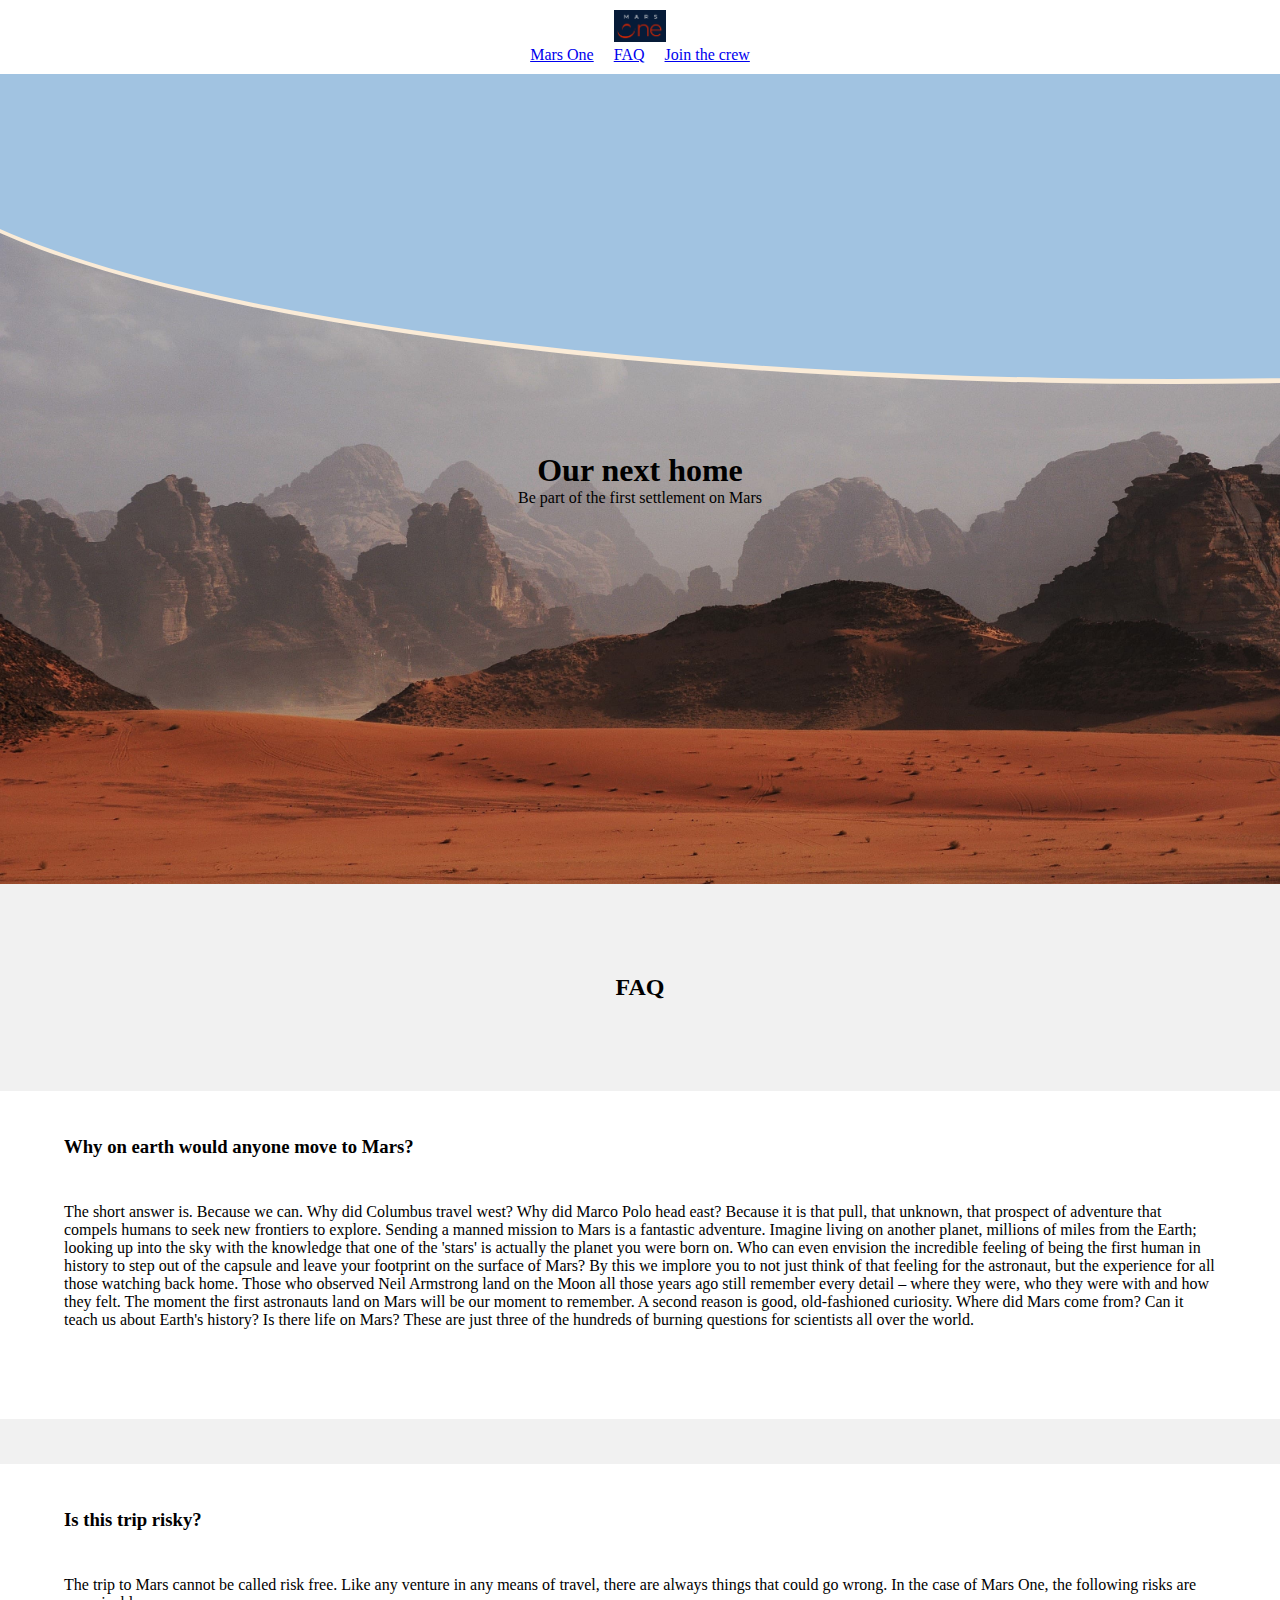
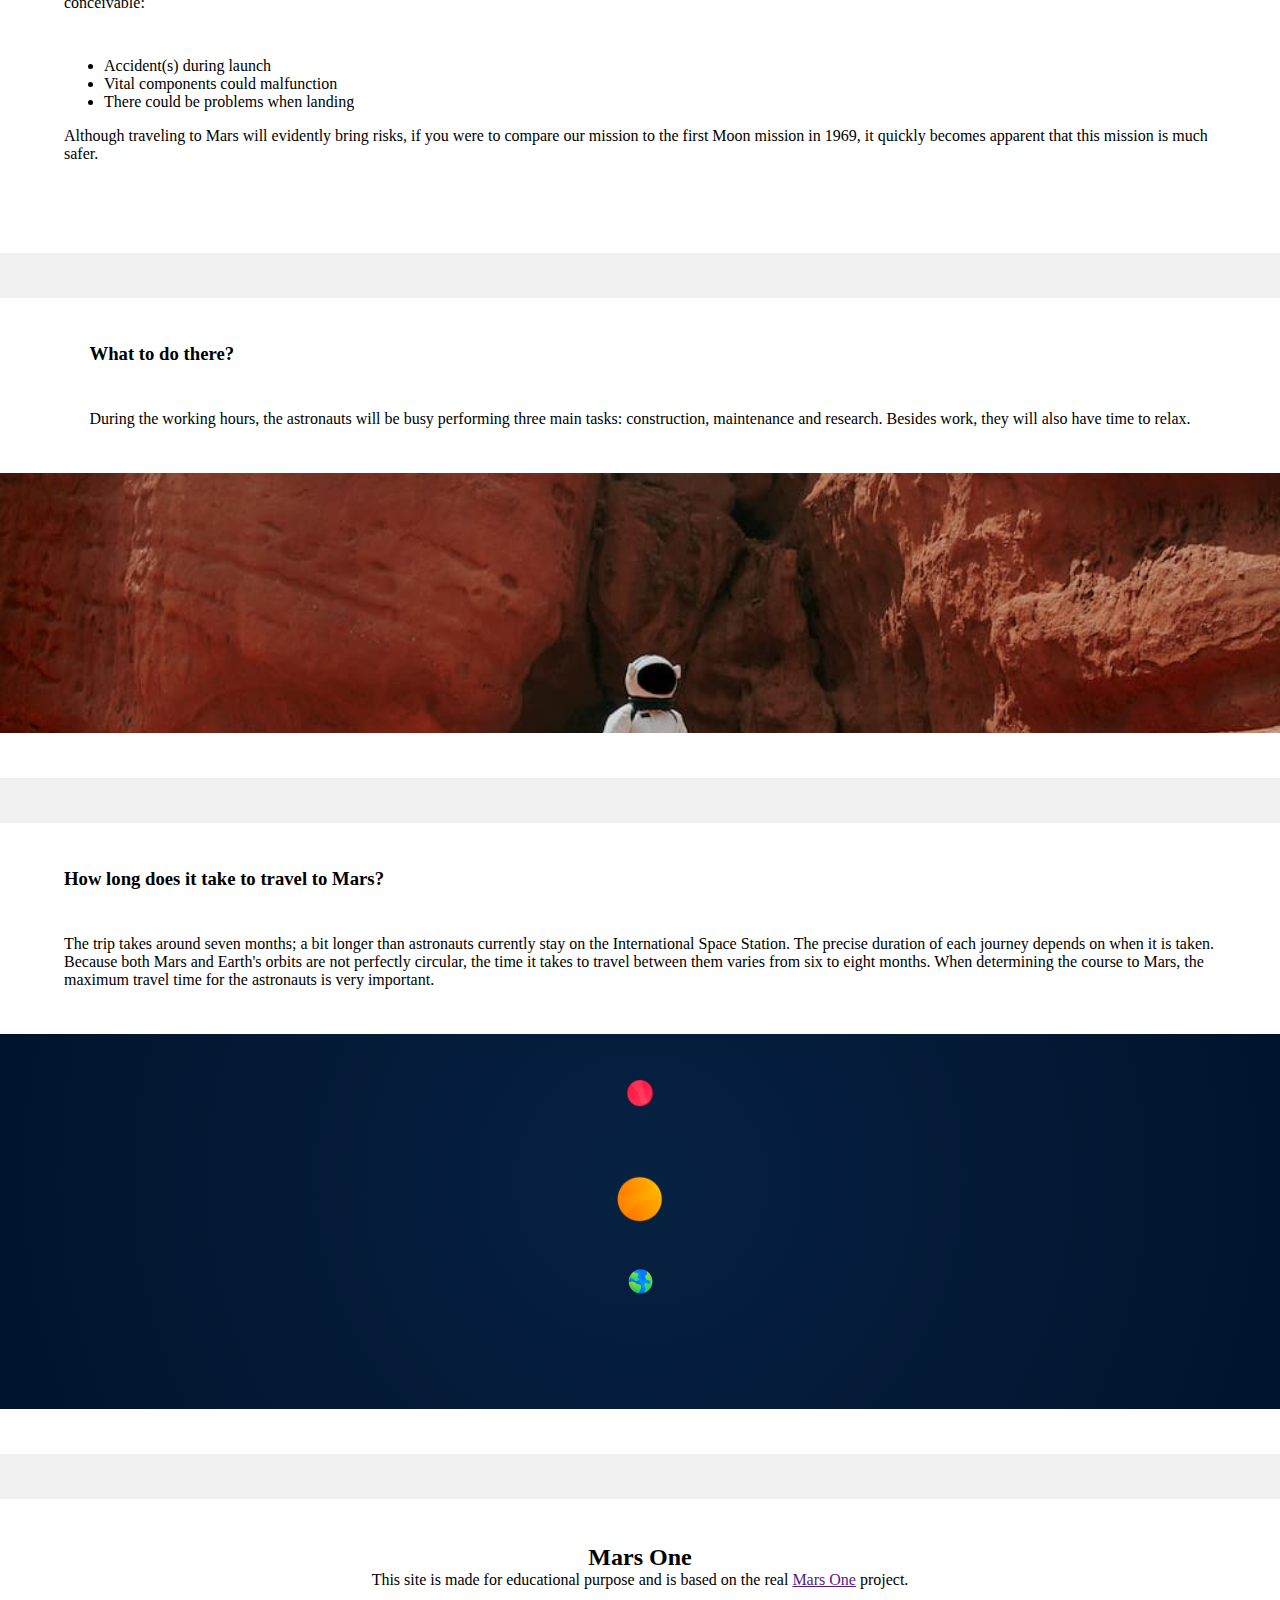
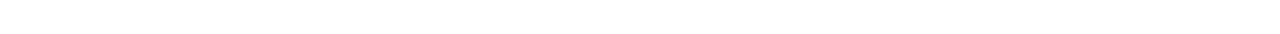
==== faq.html @ 1abef3f2 "first commit. added html, sass and css files. mobile-first-layout on index and faq" ====
<!DOCTYPE html>
<html lang="en">
  <head>
    <meta charset="UTF-8" />
    <meta name="viewport" content="width=device-width, initial-scale=1.0" />
    <meta http-equiv="X-UA-Compatible" content="ie=edge" />
    <link rel="stylesheet" href="./styles/style.css" />
    <title>Mars One</title>
  </head>
  <body>
    <header class="top-header">
      <div class="top-header__container">
        <div class="top-header__logo">
          <a href="./index.html">
            <img src="./assets/img/logo.png" alt="Mars one logotype" />
          </a>
        </div>
        <nav class="top-header__nav">
          <ul class="nav-list">
            <li class="nav-list__item">
              <a href="./index.html">Mars One</a>
            </li>
            <li class="nav-list__item">
              <a href="./faq.html">FAQ</a>
            </li>
            <li class="nav-list__item">
              <a href="./join.html">Join the crew</a>
            </li>
          </ul>
        </nav>
      </div>
    </header>

    <main class="main">
      <header class="hero">
        <div class="hero__container">
          <h1>Our next home</h1>
          <p>Be part of the first settlement on Mars</p>
        </div>
      </header>
      <section class="faq-section">
        <h2>FAQ</h2>
        <div class="faq-section__container">
          <article class="faq-section__why-move">
            <div class="article-text">
              <h3>Why on earth would anyone move to Mars?</h3>
              <p>
                The short answer is. Because we can. Why did Columbus travel
                west? Why did Marco Polo head east? Because it is that pull,
                that unknown, that prospect of adventure that compels humans to
                seek new frontiers to explore. Sending a manned mission to Mars
                is a fantastic adventure. Imagine living on another planet,
                millions of miles from the Earth; looking up into the sky with
                the knowledge that one of the 'stars' is actually the planet you
                were born on. Who can even envision the incredible feeling of
                being the first human in history to step out of the capsule and
                leave your footprint on the surface of Mars? By this we implore
                you to not just think of that feeling for the astronaut, but the
                experience for all those watching back home. Those who observed
                Neil Armstrong land on the Moon all those years ago still
                remember every detail – where they were, who they were with and
                how they felt. The moment the first astronauts land on Mars will
                be our moment to remember. A second reason is good,
                old-fashioned curiosity. Where did Mars come from? Can it teach
                us about Earth's history? Is there life on Mars? These are just
                three of the hundreds of burning questions for scientists all
                over the world.
              </p>
            </div>
          </article>
          <article class="faq-section__risks">
            <div class="article-text">
              <h3>Is this trip risky?</h3>
              <p>
                The trip to Mars cannot be called risk free. Like any venture in
                any means of travel, there are always things that could go
                wrong. In the case of Mars One, the following risks are
                conceivable:
              </p>
              <ul>
                <li>Accident(s) during launch</li>
                <li>Vital components could malfunction</li>
                <li>There could be problems when landing</li>
              </ul>
              <p>
                Although traveling to Mars will evidently bring risks, if you
                were to compare our mission to the first Moon mission in 1969,
                it quickly becomes apparent that this mission is much safer.
              </p>
            </div>
          </article>
          <article class="faq-section__what-to-do">
            <div class="article-text">
              <h3>What to do there?</h3>
              <p>
                During the working hours, the astronauts will be busy performing
                three main tasks: construction, maintenance and research.
                Besides work, they will also have time to relax.
              </p>
            </div>
            <div class="image-wrapper">
              <img
                class="image-wrapper__img"
                src="./assets/img/page-2/nicolas-lobos-NR_tXTuyTak-unsplash-copy-4.jpg"
                alt="This is a picture of an astronaut"
              />
            </div>
          </article>
          <article class="faq-section__travel-time">
            <div class="article-text">
              <h3>How long does it take to travel to Mars?</h3>
              <p>
                The trip takes around seven months; a bit longer than astronauts
                currently stay on the International Space Station. The precise
                duration of each journey depends on when it is taken. Because
                both Mars and Earth's orbits are not perfectly circular, the
                time it takes to travel between them varies from six to eight
                months. When determining the course to Mars, the maximum travel
                time for the astronauts is very important.
              </p>
            </div>
            <div class="planet-images">
              <img
                class="planet-images__mars"
                src="./assets/img/page-2/planets/mars.png"
                alt="This is a picture of Mars"
              />
              <img
                class="planet-images__sun"
                src="./assets/img/page-2/planets/sun.png"
                alt="This is a picture of the sun"
              />
              <img
                class="planet-images__earth"
                src="./assets/img/page-2/planets/earth.png"
                alt="This is a picture of Earth"
              />
            </div>
          </article>
        </div>
      </section>
    </main>

    <footer class="footer">
      <div class="footer__container">
        <h2>
          Mars One
        </h2>
        <p>
          This site is made for educational purpose and is based on the real
          <a href="">Mars One</a> project.
        </p>
      </div>
    </footer>
  </body>
</html>
---- styles/style.css ----
* {
  -webkit-box-sizing: content-box;
          box-sizing: content-box;
}

body {
  margin: 0;
  padding: 0;
}

h1,
h2,
h3,
h4,
p {
  margin: 0;
  padding: 0;
}

.top-header {
  padding: 10px 0;
}

.top-header__container {
  display: -webkit-box;
  display: -ms-flexbox;
  display: flex;
  -webkit-box-orient: vertical;
  -webkit-box-direction: normal;
      -ms-flex-direction: column;
          flex-direction: column;
  -webkit-box-align: center;
      -ms-flex-align: center;
          align-items: center;
}

.top-header__container .nav-list {
  display: -webkit-box;
  display: -ms-flexbox;
  display: flex;
  list-style: none;
  margin: 0;
  padding: 0;
}

.top-header__container .nav-list__item {
  padding: 0 10px;
}

.top-header img {
  max-block-size: 2rem;
  max-inline-size: 4rem;
}

.main {
  overflow: hidden;
}

.main .image-wrapper {
  position: relative;
  height: 100%;
  width: 100%;
}

.main .image-wrapper__img {
  display: block;
  -o-object-fit: cover;
     object-fit: cover;
  -o-object-position: center center;
     object-position: center center;
  position: absolute;
  height: 100%;
  width: 100%;
  max-height: 100%;
  max-width: 100%;
}

.main .image-wrapper__img--object-fit-contain {
  -o-object-fit: contain;
     object-fit: contain;
  -o-object-position: unset;
     object-position: unset;
}

.main .article-text {
  max-inline-size: 90vw;
  -ms-grid-column-align: center;
      justify-self: center;
}

.main .article-text em {
  font-style: unset;
  font-weight: bolder;
}

.hero {
  block-size: 90vh;
  background-image: url(../assets/img/page-1/hero-1.jpg);
  background-size: cover;
  background-position: center center;
  display: -webkit-box;
  display: -ms-flexbox;
  display: flex;
  -webkit-box-pack: center;
      -ms-flex-pack: center;
          justify-content: center;
  position: relative;
}

.hero__container {
  position: relative;
  display: -webkit-box;
  display: -ms-flexbox;
  display: flex;
  -webkit-box-orient: vertical;
  -webkit-box-direction: normal;
      -ms-flex-direction: column;
          flex-direction: column;
  -webkit-box-pack: center;
      -ms-flex-pack: center;
          justify-content: center;
  -webkit-box-align: center;
      -ms-flex-align: center;
          align-items: center;
}

.hero:before {
  content: " ";
  background: #a1c3e1;
  border: 5px solid antiquewhite;
  border-radius: 100%;
  position: absolute;
  top: -200px;
  left: -112px;
  width: 200vw;
  height: 500px;
  max-height: 509px;
}

.footer {
  padding: 5vh 0 5vh 0;
}

.footer__container {
  text-align: center;
  margin: auto;
  max-width: 90vw;
}

.brand-new-sky {
  padding-top: 10vh;
}

.brand-new-sky__article {
  display: -ms-grid;
  display: grid;
  grid-auto-flow: row;
  -ms-grid-rows: auto minmax(360px, 2fr) auto;
      grid-template-rows: auto minmax(360px, 2fr) auto;
}

.brand-new-sky__article h2,
.brand-new-sky__article p {
  margin-bottom: 5vh;
}

.info-articles {
  background: #f1f1f1;
  padding: 5vh 0;
}

.info-articles__container {
  display: -ms-grid;
  display: grid;
  -ms-grid-rows: (1fr)[3];
      grid-template-rows: repeat(3, 1fr);
  grid-gap: 5vh;
}

.info-articles__why-mars {
  display: -ms-grid;
  display: grid;
  grid-auto-flow: row;
  -ms-grid-rows: auto minmax(360px, 2fr) auto;
      grid-template-rows: auto minmax(360px, 2fr) auto;
  padding: 5vh 0;
  background: white;
}

.info-articles__move-in {
  display: -ms-grid;
  display: grid;
  grid-auto-flow: row;
  -ms-grid-rows: auto minmax(360px, 2fr) auto;
      grid-template-rows: auto minmax(360px, 2fr) auto;
  padding: 5vh 0;
  background: white;
}

.info-articles__sustainable-sun {
  display: -ms-grid;
  display: grid;
  grid-auto-flow: row;
  -ms-grid-rows: auto minmax(360px, 2fr) auto;
      grid-template-rows: auto minmax(360px, 2fr) auto;
  padding: 5vh 0;
  background: white;
}

.info-articles h2 {
  text-align: center;
  padding: 5vh 0 10vh 0;
}

.info-articles h3,
.info-articles p {
  margin-bottom: 5vh;
}

.info-articles .read-more-btn {
  place-self: center;
  margin-top: 5vh;
}

.faq-section {
  background: #f1f1f1;
  padding: 5vh 0;
}

.faq-section__container {
  display: -ms-grid;
  display: grid;
  -ms-grid-rows: auto;
      grid-template-rows: auto;
  grid-gap: 5vh;
}

.faq-section__why-move {
  display: -ms-grid;
  display: grid;
  padding: 5vh 0;
  background: white;
}

.faq-section__risks {
  display: -ms-grid;
  display: grid;
  padding: 5vh 0;
  background: white;
}

.faq-section__what-to-do {
  padding: 5vh 0;
  background: white;
  display: -ms-grid;
  display: grid;
  -ms-grid-rows: 1fr 2fr;
      grid-template-rows: 1fr 2fr;
}

.faq-section__travel-time {
  display: -ms-grid;
  display: grid;
  padding: 5vh 0;
  background: white;
  -ms-grid-rows: auto minmax(375px, 1fr);
      grid-template-rows: auto minmax(375px, 1fr);
}

.faq-section__travel-time .planet-images {
  background-image: radial-gradient(circle at 50% 39%, #072142, #00132c 101%);
  display: -ms-grid;
  display: grid;
  -webkit-box-pack: center;
      -ms-flex-pack: center;
          justify-content: center;
  -ms-grid-rows: (1fr)[3];
      grid-template-rows: repeat(3, 1fr);
  padding: 5vh 0;
  min-inline-size: 375px;
  -ms-grid-columns: 1fr;
      grid-template-columns: 1fr;
}

.faq-section__travel-time .planet-images__mars {
  max-inline-size: 30px;
  max-block-size: 30px;
  display: block;
  -ms-grid-column-align: center;
      justify-self: center;
}

.faq-section__travel-time .planet-images__sun {
  max-inline-size: 50px;
  max-block-size: 50px;
  -ms-grid-column-align: center;
      justify-self: center;
}

.faq-section__travel-time .planet-images__earth {
  max-inline-size: 25px;
  max-block-size: 25px;
  -ms-grid-column-align: center;
      justify-self: center;
}

.faq-section h2 {
  text-align: center;
  padding: 5vh 0 10vh 0;
}

.faq-section h3,
.faq-section p {
  margin-bottom: 5vh;
}

.faq-section .read-more-btn {
  place-self: center;
  margin-top: 5vh;
}
/*# sourceMappingURL=style.css.map */
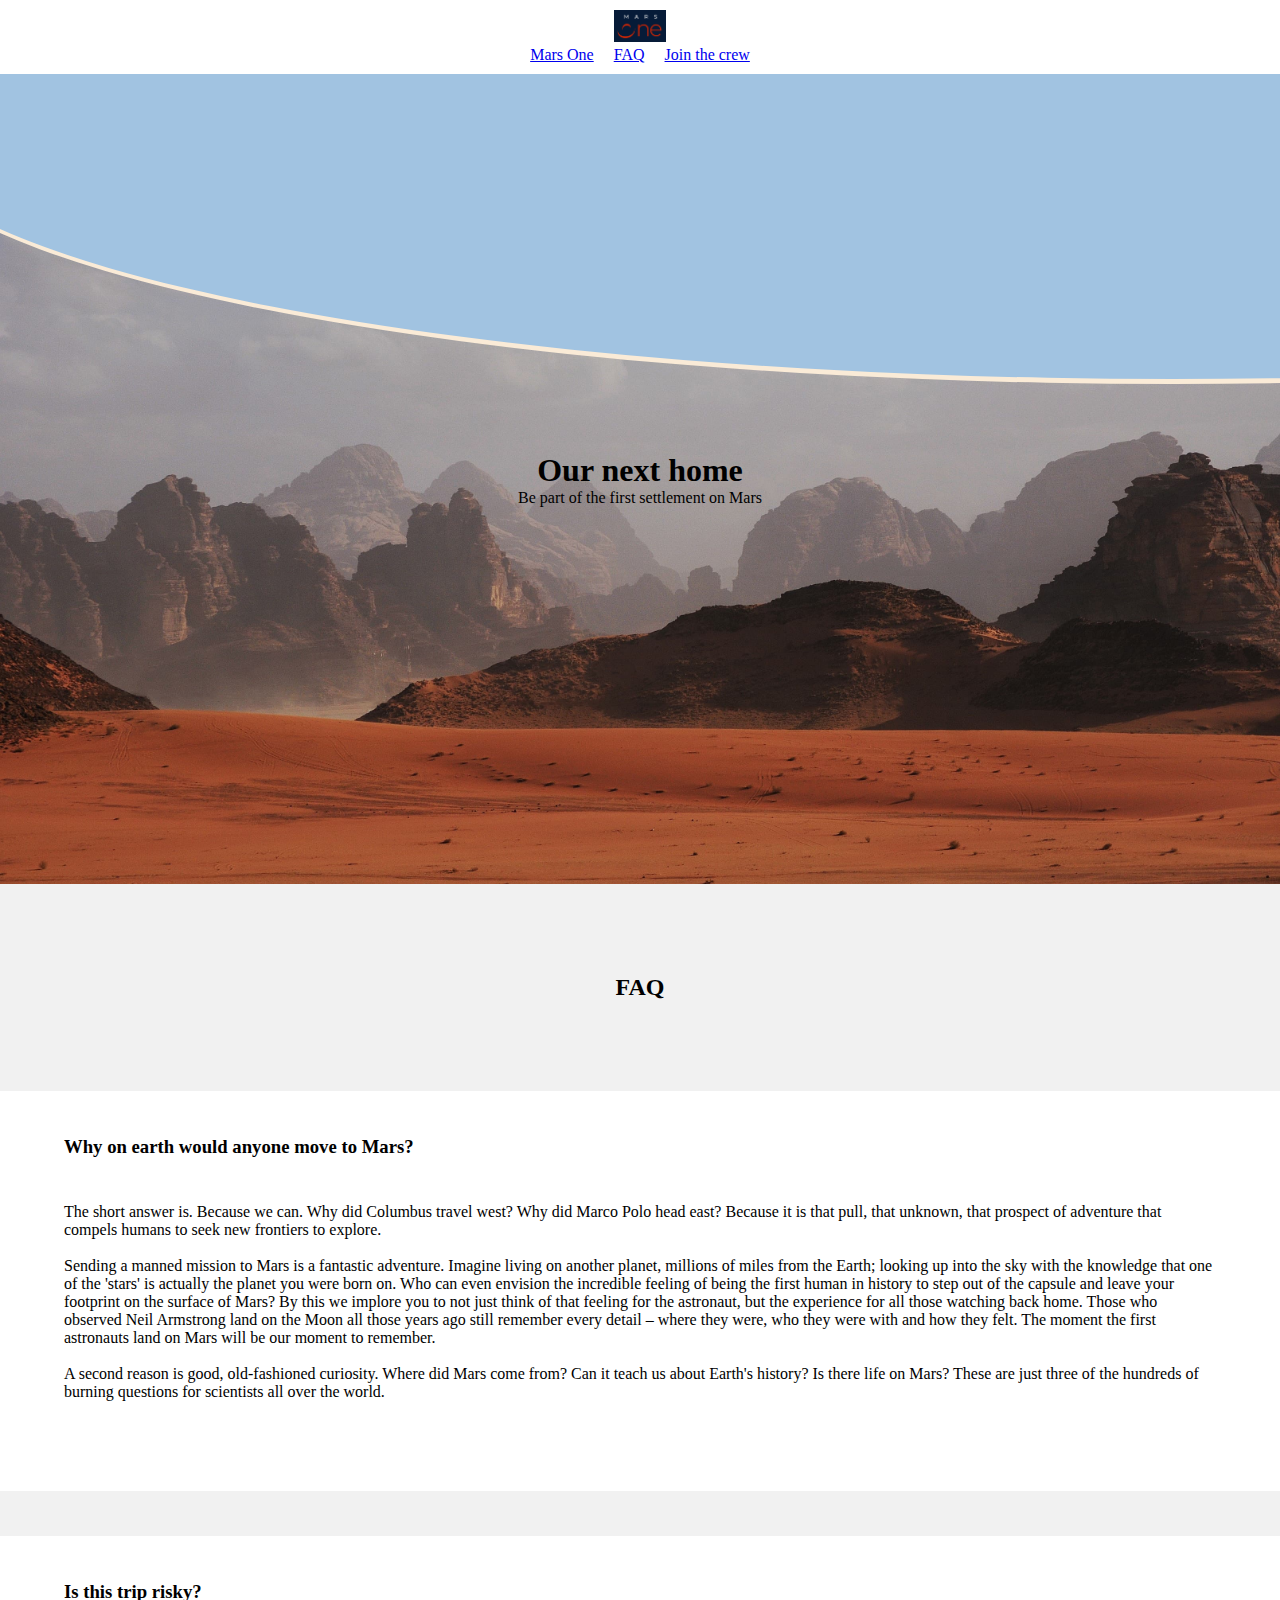
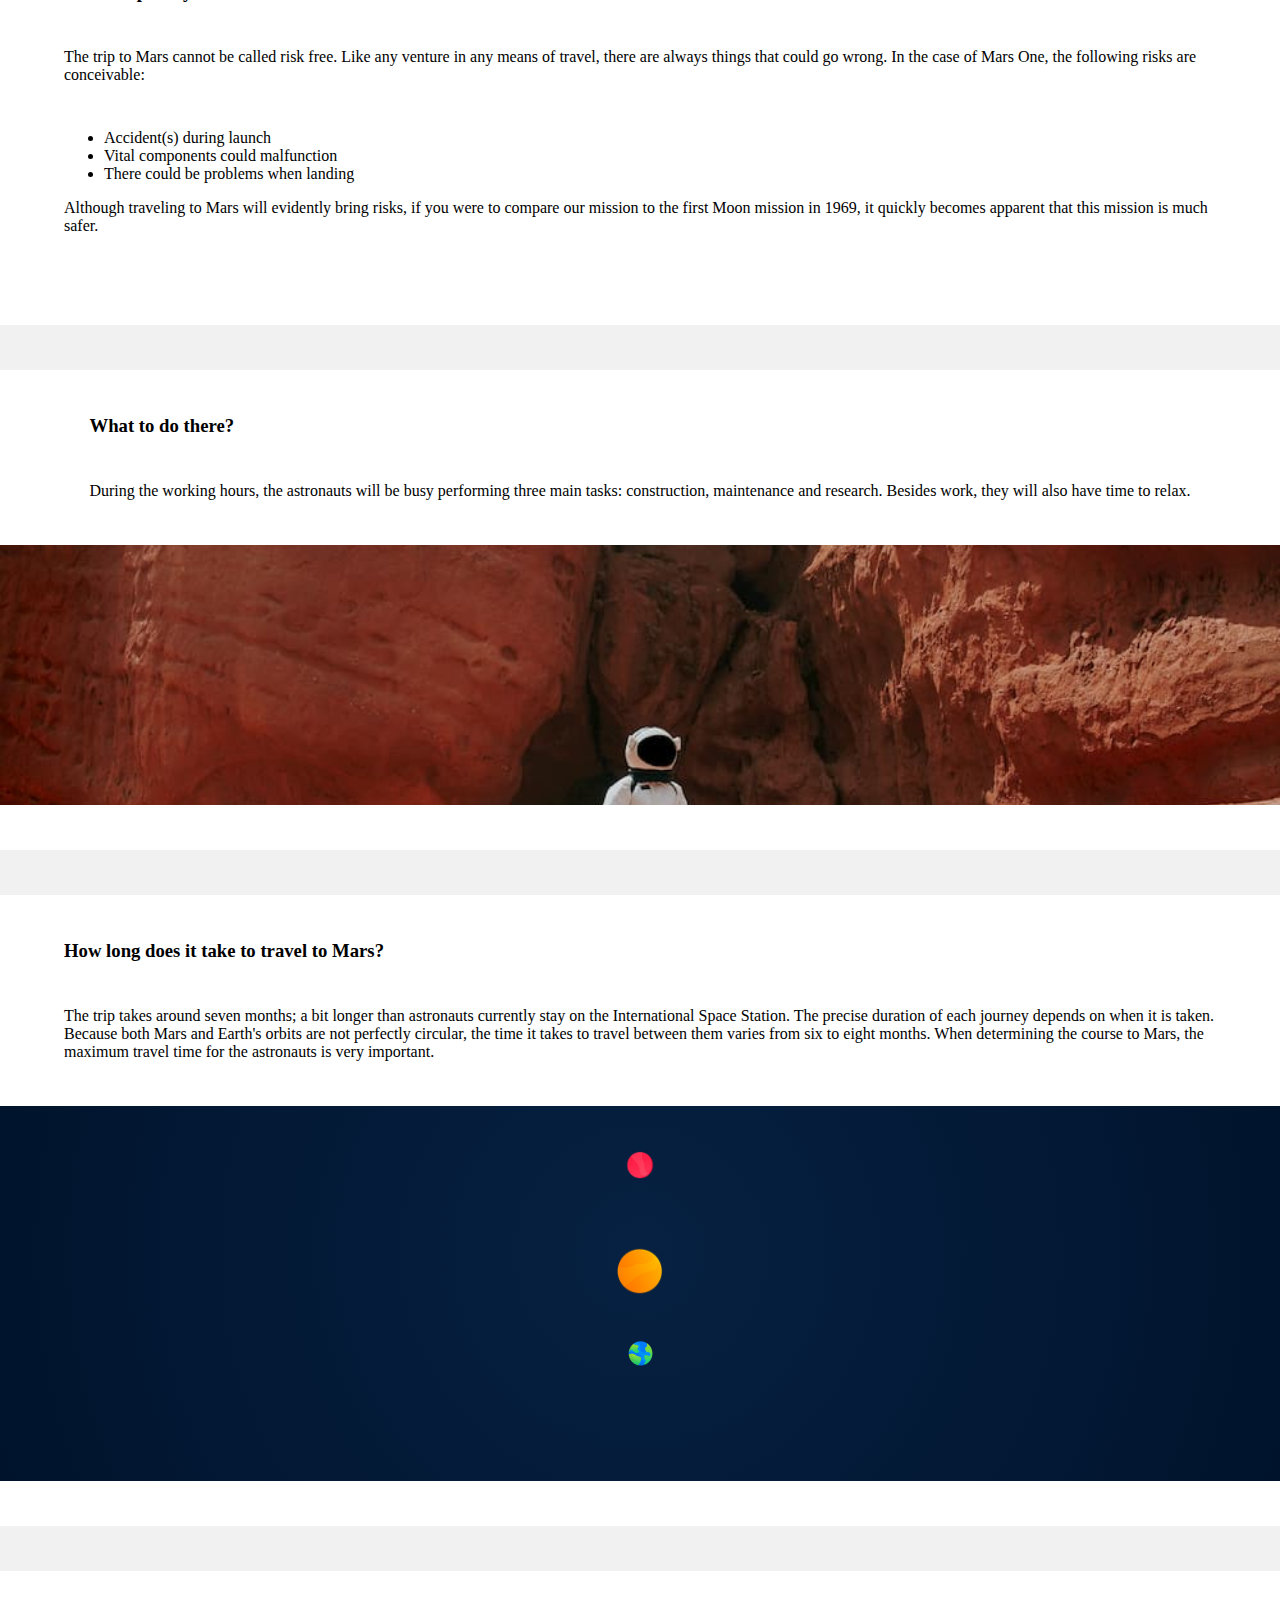
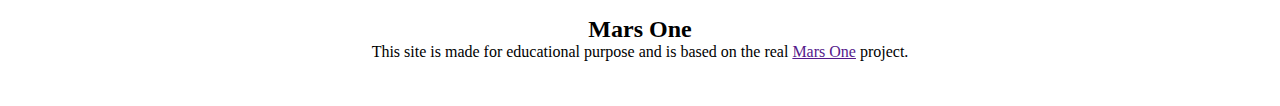
==== commit 52653bc4: "added join-us folder and scss files, made sign-up responsive, separated planet-images to own scss fi" ====
--- a/faq.html
+++ b/faq.html
@@ -48,23 +48,24 @@
                 The short answer is. Because we can. Why did Columbus travel
                 west? Why did Marco Polo head east? Because it is that pull,
                 that unknown, that prospect of adventure that compels humans to
-                seek new frontiers to explore. Sending a manned mission to Mars
-                is a fantastic adventure. Imagine living on another planet,
-                millions of miles from the Earth; looking up into the sky with
-                the knowledge that one of the 'stars' is actually the planet you
-                were born on. Who can even envision the incredible feeling of
-                being the first human in history to step out of the capsule and
-                leave your footprint on the surface of Mars? By this we implore
-                you to not just think of that feeling for the astronaut, but the
-                experience for all those watching back home. Those who observed
-                Neil Armstrong land on the Moon all those years ago still
-                remember every detail – where they were, who they were with and
-                how they felt. The moment the first astronauts land on Mars will
-                be our moment to remember. A second reason is good,
-                old-fashioned curiosity. Where did Mars come from? Can it teach
-                us about Earth's history? Is there life on Mars? These are just
-                three of the hundreds of burning questions for scientists all
-                over the world.
+                seek new frontiers to explore. <br /><br />
+                Sending a manned mission to Mars is a fantastic adventure.
+                Imagine living on another planet, millions of miles from the
+                Earth; looking up into the sky with the knowledge that one of
+                the 'stars' is actually the planet you were born on. Who can
+                even envision the incredible feeling of being the first human in
+                history to step out of the capsule and leave your footprint on
+                the surface of Mars? By this we implore you to not just think of
+                that feeling for the astronaut, but the experience for all those
+                watching back home. Those who observed Neil Armstrong land on
+                the Moon all those years ago still remember every detail – where
+                they were, who they were with and how they felt. The moment the
+                first astronauts land on Mars will be our moment to remember.
+                <br /><br />
+                A second reason is good, old-fashioned curiosity. Where did Mars
+                come from? Can it teach us about Earth's history? Is there life
+                on Mars? These are just three of the hundreds of burning
+                questions for scientists all over the world.
               </p>
             </div>
           </article>
--- a/styles/style.css
+++ b/styles/style.css
@@ -267,7 +267,22 @@
       grid-template-rows: auto minmax(375px, 1fr);
 }
 
-.faq-section__travel-time .planet-images {
+.faq-section h2 {
+  text-align: center;
+  padding: 5vh 0 10vh 0;
+}
+
+.faq-section h3,
+.faq-section p {
+  margin-bottom: 5vh;
+}
+
+.faq-section .read-more-btn {
+  place-self: center;
+  margin-top: 5vh;
+}
+
+.planet-images {
   background-image: radial-gradient(circle at 50% 39%, #072142, #00132c 101%);
   display: -ms-grid;
   display: grid;
@@ -282,7 +297,7 @@
       grid-template-columns: 1fr;
 }
 
-.faq-section__travel-time .planet-images__mars {
+.planet-images__mars {
   max-inline-size: 30px;
   max-block-size: 30px;
   display: block;
@@ -290,32 +305,145 @@
       justify-self: center;
 }
 
-.faq-section__travel-time .planet-images__sun {
+.planet-images__sun {
   max-inline-size: 50px;
   max-block-size: 50px;
   -ms-grid-column-align: center;
       justify-self: center;
 }
 
-.faq-section__travel-time .planet-images__earth {
+.planet-images__earth {
   max-inline-size: 25px;
   max-block-size: 25px;
   -ms-grid-column-align: center;
       justify-self: center;
 }
 
-.faq-section h2 {
+.join-us-section {
+  background: #f1f1f1;
+  padding-bottom: 5vh;
+}
+
+.join-us-section .heading-container {
+  max-inline-size: 90vw;
+  margin: auto;
   text-align: center;
-  padding: 5vh 0 10vh 0;
-}
-
-.faq-section h3,
-.faq-section p {
-  margin-bottom: 5vh;
-}
-
-.faq-section .read-more-btn {
-  place-self: center;
-  margin-top: 5vh;
+  padding: 10vh 0;
+}
+
+.sign-up {
+  background: white;
+  max-inline-size: 1200px;
+  margin: auto;
+  padding: 20px 5px;
+}
+
+@media (min-width: 400px) {
+  .sign-up {
+    padding: 20px;
+  }
+}
+
+.sign-up__form {
+  display: -webkit-box;
+  display: -ms-flexbox;
+  display: flex;
+  -webkit-box-orient: vertical;
+  -webkit-box-direction: normal;
+      -ms-flex-direction: column;
+          flex-direction: column;
+}
+
+.sign-up__form .inputs__grid {
+  display: -ms-grid;
+  display: grid;
+  -ms-grid-columns: (minmax(150px, 1fr))[auto-fill];
+      grid-template-columns: repeat(auto-fill, minmax(150px, 1fr));
+  row-gap: 20px;
+  -webkit-column-gap: 20px;
+          column-gap: 20px;
+  -webkit-box-pack: center;
+      -ms-flex-pack: center;
+          justify-content: center;
+}
+
+@media (min-width: 690px) {
+  .sign-up__form .inputs__grid {
+    -ms-grid-columns: (1fr)[3];
+        grid-template-columns: repeat(3, 1fr);
+    -ms-grid-rows: 1fr 1fr;
+        grid-template-rows: 1fr 1fr;
+    -webkit-box-pack: unset;
+        -ms-flex-pack: unset;
+            justify-content: unset;
+    -webkit-column-gap: 40px;
+            column-gap: 40px;
+  }
+}
+
+@media (min-width: 770px) {
+  .sign-up__form .inputs__grid {
+    -ms-grid-columns: 1fr 1fr 205px;
+        grid-template-columns: 1fr 1fr 205px;
+  }
+}
+
+@media (min-width: 1180px) {
+  .sign-up__form .inputs__grid {
+    -ms-grid-columns: 2fr 2fr 1fr;
+        grid-template-columns: 2fr 2fr 1fr;
+  }
+}
+
+.sign-up__form .inputs__grid__item {
+  display: -webkit-box;
+  display: -ms-flexbox;
+  display: flex;
+  -webkit-box-orient: vertical;
+  -webkit-box-direction: normal;
+      -ms-flex-direction: column;
+          flex-direction: column;
+}
+
+@media (min-width: 690px) {
+  .sign-up__form .inputs__grid__item .input__size {
+    min-inline-size: 205px;
+    max-inline-size: 400px;
+  }
+}
+
+@media (min-width: 690px) {
+  .sign-up__form .inputs__grid__item .input__size--smaller {
+    max-inline-size: 225px;
+    min-inline-size: 205px;
+  }
+}
+
+.sign-up__form .motivation {
+  display: -webkit-box;
+  display: -ms-flexbox;
+  display: flex;
+  -webkit-box-orient: vertical;
+  -webkit-box-direction: normal;
+      -ms-flex-direction: column;
+          flex-direction: column;
+  padding: 1em 0;
+}
+
+.sign-up__form .motivation__textarea {
+  block-size: 20vw;
+  max-block-size: 280px;
+  min-block-size: 100px;
+}
+
+.sign-up__form .submit-btn {
+  max-inline-size: 50px;
+  -ms-flex-item-align: center;
+      -ms-grid-row-align: center;
+      align-self: center;
+}
+
+.sign-up__form .labels {
+  margin-bottom: 5px;
 }
 /*# sourceMappingURL=style.css.map */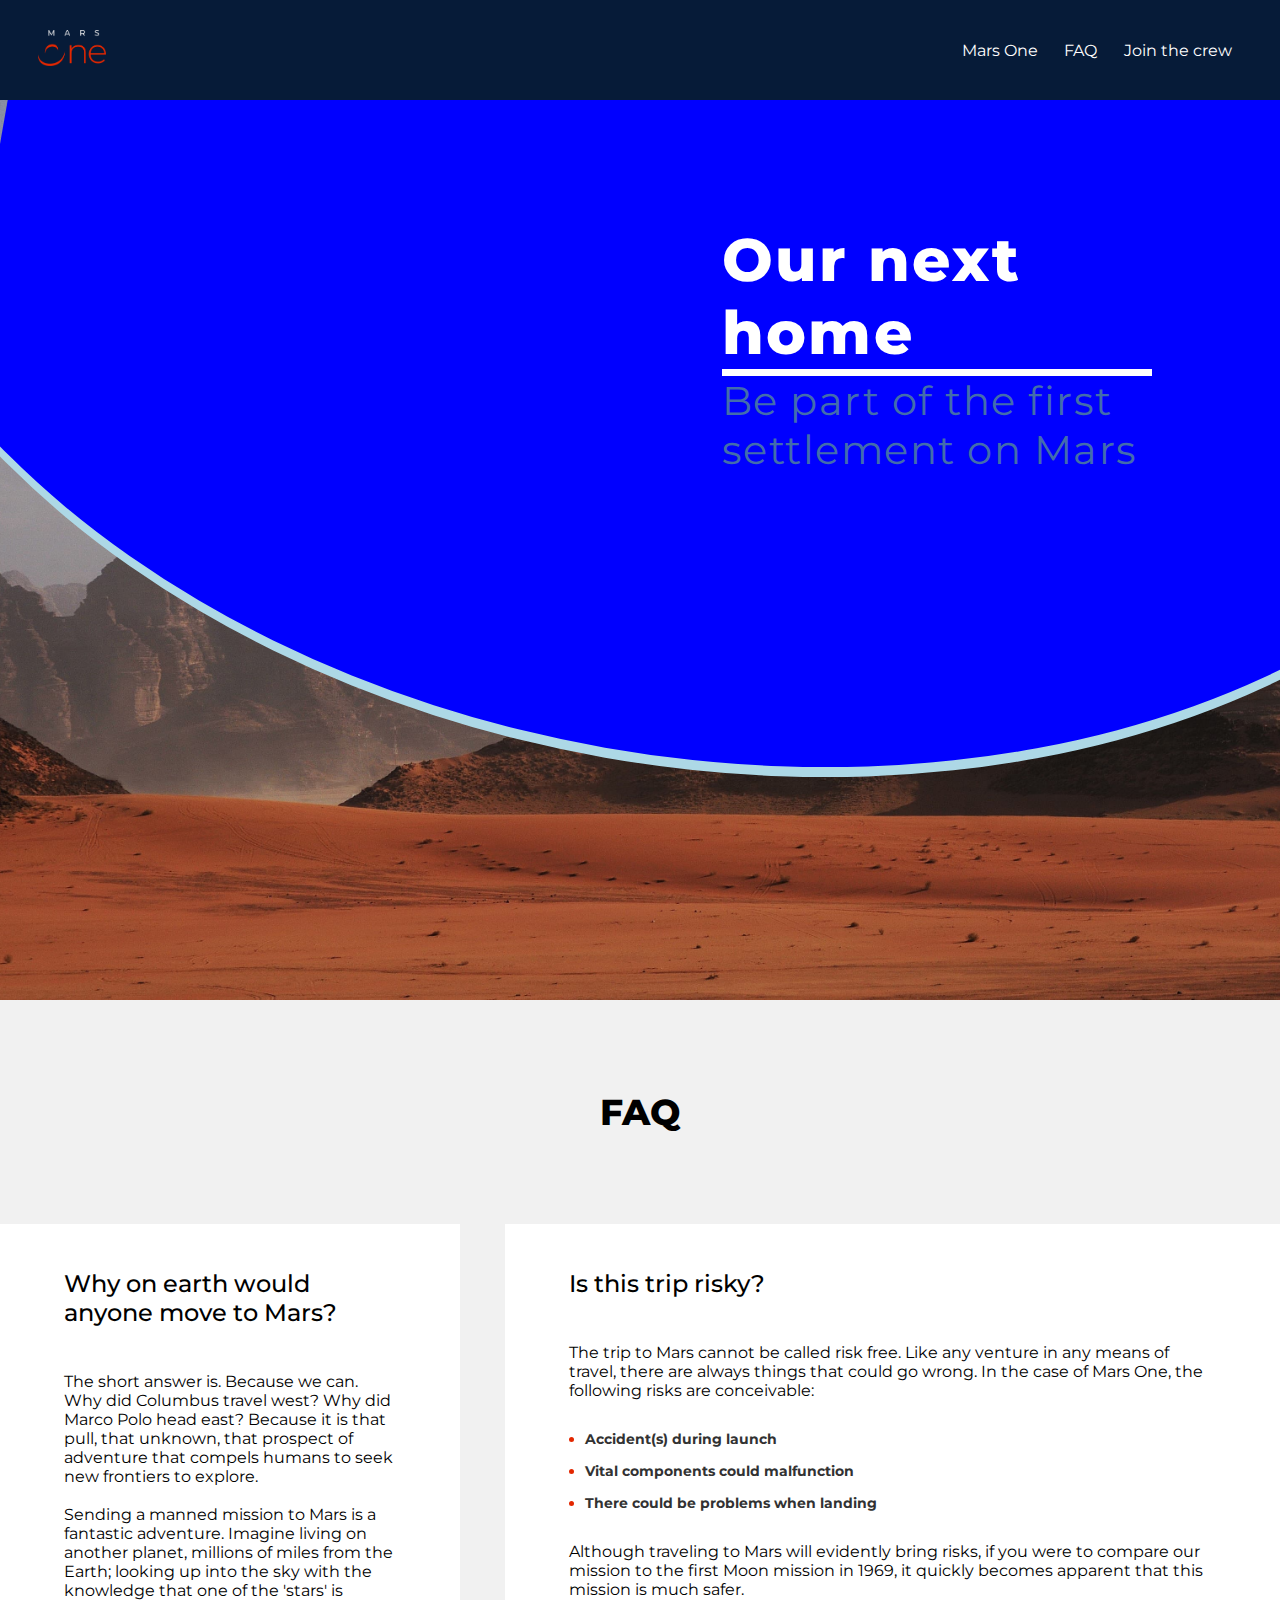
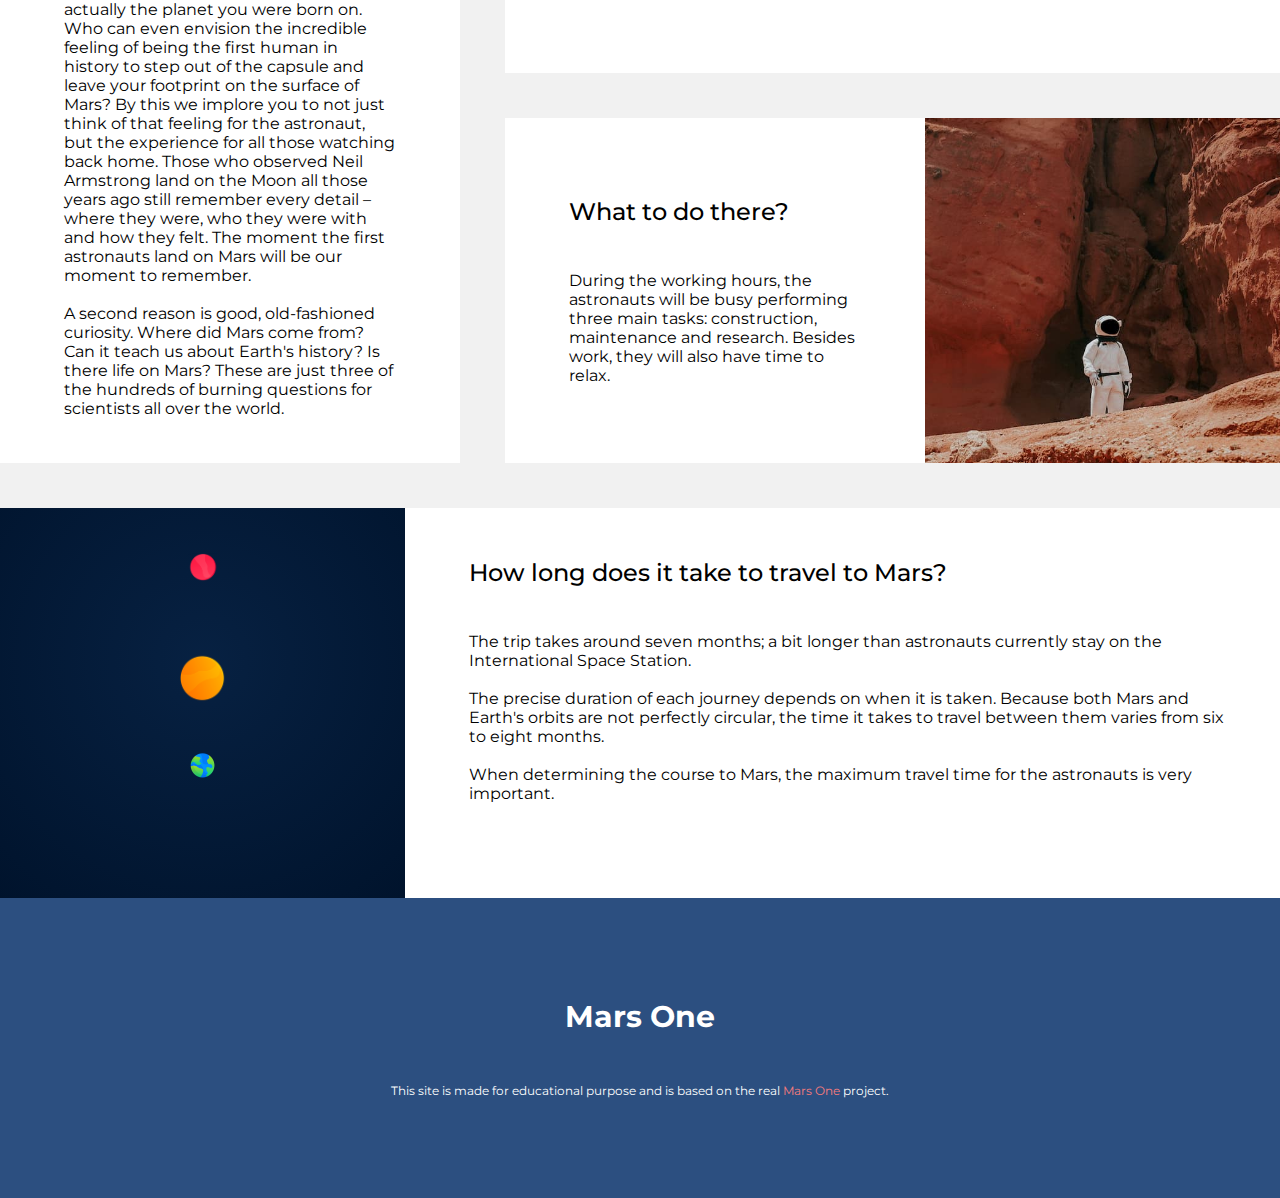
==== commit 20e97592: "Added lots of stuff" ====
--- a/faq.html
+++ b/faq.html
@@ -4,7 +4,12 @@
     <meta charset="UTF-8" />
     <meta name="viewport" content="width=device-width, initial-scale=1.0" />
     <meta http-equiv="X-UA-Compatible" content="ie=edge" />
+    <link
+      href="https://fonts.googleapis.com/css?family=Montserrat:400,500,700,800&display=swap"
+      rel="stylesheet"
+    />
     <link rel="stylesheet" href="./styles/style.css" />
+
     <title>Mars One</title>
   </head>
   <body>
@@ -35,14 +40,14 @@
       <header class="hero">
         <div class="hero__container">
           <h1>Our next home</h1>
-          <p>Be part of the first settlement on Mars</p>
+          <span>Be part of the first settlement on Mars</span>
         </div>
       </header>
       <section class="faq-section">
         <h2>FAQ</h2>
         <div class="faq-section__container">
           <article class="faq-section__why-move">
-            <div class="article-text">
+            <div class="faq-section__why-move__text">
               <h3>Why on earth would anyone move to Mars?</h3>
               <p>
                 The short answer is. Because we can. Why did Columbus travel
@@ -70,7 +75,7 @@
             </div>
           </article>
           <article class="faq-section__risks">
-            <div class="article-text">
+            <div class="faq-section__risks__text">
               <h3>Is this trip risky?</h3>
               <p>
                 The trip to Mars cannot be called risk free. Like any venture in
@@ -79,9 +84,9 @@
                 conceivable:
               </p>
               <ul>
-                <li>Accident(s) during launch</li>
-                <li>Vital components could malfunction</li>
-                <li>There could be problems when landing</li>
+                <li><span>Accident(s) during launch</span></li>
+                <li><span>Vital components could malfunction</span></li>
+                <li><span>There could be problems when landing</span></li>
               </ul>
               <p>
                 Although traveling to Mars will evidently bring risks, if you
@@ -91,7 +96,7 @@
             </div>
           </article>
           <article class="faq-section__what-to-do">
-            <div class="article-text">
+            <div class="faq-section__what-to-do__text">
               <h3>What to do there?</h3>
               <p>
                 During the working hours, the astronauts will be busy performing
@@ -108,16 +113,19 @@
             </div>
           </article>
           <article class="faq-section__travel-time">
-            <div class="article-text">
+            <div class="faq-section__travel-time__text">
               <h3>How long does it take to travel to Mars?</h3>
               <p>
                 The trip takes around seven months; a bit longer than astronauts
-                currently stay on the International Space Station. The precise
-                duration of each journey depends on when it is taken. Because
-                both Mars and Earth's orbits are not perfectly circular, the
-                time it takes to travel between them varies from six to eight
-                months. When determining the course to Mars, the maximum travel
-                time for the astronauts is very important.
+                currently stay on the International Space Station. <br />
+                <br />
+                The precise duration of each journey depends on when it is
+                taken. Because both Mars and Earth's orbits are not perfectly
+                circular, the time it takes to travel between them varies from
+                six to eight months. <br />
+                <br />
+                When determining the course to Mars, the maximum travel time for
+                the astronauts is very important.
               </p>
             </div>
             <div class="planet-images">
@@ -147,10 +155,10 @@
         <h2>
           Mars One
         </h2>
-        <p>
+        <span>
           This site is made for educational purpose and is based on the real
           <a href="">Mars One</a> project.
-        </p>
+        </span>
       </div>
     </footer>
   </body>
--- a/styles/style.css
+++ b/styles/style.css
@@ -1,11 +1,12 @@
 * {
-  -webkit-box-sizing: content-box;
-          box-sizing: content-box;
+  -webkit-box-sizing: border-box;
+          box-sizing: border-box;
 }
 
 body {
   margin: 0;
   padding: 0;
+  font-family: "Montserrat", sans-serif;
 }
 
 h1,
@@ -17,8 +18,43 @@
   padding: 0;
 }
 
+h2 {
+  font-size: 20px;
+  font-weight: 800;
+}
+
+@media (min-width: 500px) {
+  h2 {
+    font-size: 26px;
+  }
+}
+
+@media (min-width: 800px) {
+  h2 {
+    font-size: 30px;
+  }
+}
+
+@media (min-width: 1000px) {
+  h2 {
+    font-size: 36px;
+  }
+}
+
+h3 {
+  font-size: 18px;
+  font-weight: 500;
+}
+
+@media (min-width: 800px) {
+  h3 {
+    font-size: 24px;
+  }
+}
+
 .top-header {
   padding: 10px 0;
+  background: #061b38;
 }
 
 .top-header__container {
@@ -32,24 +68,62 @@
   -webkit-box-align: center;
       -ms-flex-align: center;
           align-items: center;
-}
-
-.top-header__container .nav-list {
+  min-block-size: 80px;
+  padding: 0 3vw;
+}
+
+@media (min-width: 450px) {
+  .top-header__container {
+    -webkit-box-orient: horizontal;
+    -webkit-box-direction: normal;
+        -ms-flex-direction: row;
+            flex-direction: row;
+  }
+}
+
+@media (min-width: 450px) {
+  .top-header__nav {
+    margin-left: auto;
+    min-inline-size: 290px;
+  }
+}
+
+.top-header__nav .nav-list {
   display: -webkit-box;
   display: -ms-flexbox;
   display: flex;
   list-style: none;
   margin: 0;
   padding: 0;
-}
-
-.top-header__container .nav-list__item {
+  -webkit-box-pack: justify;
+      -ms-flex-pack: justify;
+          justify-content: space-between;
+}
+
+.top-header__nav .nav-list__item {
   padding: 0 10px;
 }
 
+.top-header__nav .nav-list .active {
+  text-decoration: underline;
+}
+
+.top-header__nav .nav-list__item a {
+  color: #ffffff;
+  text-decoration: none;
+}
+
+.top-header__nav .nav-list__item a:hover {
+  color: #e32700;
+}
+
+.top-header__nav .nav-list__item a:active {
+  text-decoration: underline;
+}
+
 .top-header img {
-  max-block-size: 2rem;
-  max-inline-size: 4rem;
+  max-block-size: 43px;
+  max-inline-size: 68px;
 }
 
 .main {
@@ -60,62 +134,9 @@
   position: relative;
   height: 100%;
   width: 100%;
-}
-
-.main .image-wrapper__img {
-  display: block;
-  -o-object-fit: cover;
-     object-fit: cover;
-  -o-object-position: center center;
-     object-position: center center;
-  position: absolute;
-  height: 100%;
-  width: 100%;
-  max-height: 100%;
-  max-width: 100%;
-}
-
-.main .image-wrapper__img--object-fit-contain {
-  -o-object-fit: contain;
-     object-fit: contain;
-  -o-object-position: unset;
-     object-position: unset;
-}
-
-.main .article-text {
-  max-inline-size: 90vw;
-  -ms-grid-column-align: center;
-      justify-self: center;
-}
-
-.main .article-text em {
-  font-style: unset;
-  font-weight: bolder;
-}
-
-.hero {
-  block-size: 90vh;
-  background-image: url(../assets/img/page-1/hero-1.jpg);
-  background-size: cover;
-  background-position: center center;
-  display: -webkit-box;
-  display: -ms-flexbox;
-  display: flex;
-  -webkit-box-pack: center;
-      -ms-flex-pack: center;
-          justify-content: center;
-  position: relative;
-}
-
-.hero__container {
-  position: relative;
-  display: -webkit-box;
-  display: -ms-flexbox;
-  display: flex;
-  -webkit-box-orient: vertical;
-  -webkit-box-direction: normal;
-      -ms-flex-direction: column;
-          flex-direction: column;
+  display: -webkit-box;
+  display: -ms-flexbox;
+  display: flex;
   -webkit-box-pack: center;
       -ms-flex-pack: center;
           justify-content: center;
@@ -124,44 +145,339 @@
           align-items: center;
 }
 
-.hero:before {
-  content: " ";
-  background: #a1c3e1;
-  border: 5px solid antiquewhite;
-  border-radius: 100%;
-  position: absolute;
-  top: -200px;
-  left: -112px;
-  width: 200vw;
-  height: 500px;
-  max-height: 509px;
-}
-
-.footer {
-  padding: 5vh 0 5vh 0;
-}
-
-.footer__container {
-  text-align: center;
-  margin: auto;
-  max-width: 90vw;
-}
-
-.brand-new-sky {
-  padding-top: 10vh;
-}
-
-.brand-new-sky__article {
+.main .image-wrapper__img {
+  display: block;
+  -o-object-position: center center;
+     object-position: center center;
+  -o-object-fit: cover;
+     object-fit: cover;
+  height: 100%;
+  width: 100%;
+  max-height: 100%;
+  max-width: 100%;
+}
+
+.main .image-wrapper__icon {
+  display: block;
+  -o-object-fit: contain;
+     object-fit: contain;
+  -o-object-position: unset;
+     object-position: unset;
+  height: 190px;
+  width: 190px;
+  max-height: 300px;
+  max-width: 300px;
+}
+
+.main .article-text {
+  display: -webkit-box;
+  display: -ms-flexbox;
+  display: flex;
+  -webkit-box-orient: vertical;
+  -webkit-box-direction: normal;
+      -ms-flex-direction: column;
+          flex-direction: column;
+  max-inline-size: 90vw;
+  justify-self: center;
+  padding-top: 5vh;
+}
+
+@media (min-width: 500px) {
+  .main .article-text {
+    padding: 5vw 20px 5vw 0;
+  }
+}
+
+@media (min-width: 700px) {
+  .main .article-text {
+    padding: unset;
+  }
+}
+
+.main .article-text em {
+  font-style: unset;
+  font-weight: bolder;
+}
+
+.hero {
+  block-size: 100vh;
+  background-image: url(../assets/img/page-1/hero-1.jpg);
+  background-size: cover;
+  background-position: center center;
   display: -ms-grid;
   display: grid;
-  grid-auto-flow: row;
-  -ms-grid-rows: auto minmax(360px, 2fr) auto;
-      grid-template-rows: auto minmax(360px, 2fr) auto;
-}
-
-.brand-new-sky__article h2,
-.brand-new-sky__article p {
-  margin-bottom: 5vh;
+  position: relative;
+}
+
+.hero__container {
+  position: relative;
+  display: -webkit-box;
+  display: -ms-flexbox;
+  display: flex;
+  -webkit-box-orient: vertical;
+  -webkit-box-direction: normal;
+      -ms-flex-direction: column;
+          flex-direction: column;
+  max-inline-size: 300px;
+  max-block-size: 260px;
+  top: 14vw;
+  justify-self: center;
+  -ms-grid-row: 1;
+  -ms-grid-column: 1;
+  grid-area: 1 / 1;
+  z-index: 1;
+}
+
+@media (min-width: 800px) {
+  .hero__container {
+    -ms-grid-column-align: center;
+        justify-self: center;
+    max-inline-size: 33vw;
+    top: 15vw;
+    top: 123px;
+  }
+}
+
+@media (min-width: 1000px) {
+  .hero__container {
+    margin-left: auto;
+    margin-right: 10vw;
+    max-inline-size: 430px;
+    top: 15vw;
+    top: 123px;
+  }
+}
+
+.hero__container h1 {
+  max-inline-size: 12ch;
+  color: #ffffff;
+  font-weight: 800;
+  font-size: 30px;
+  border-bottom: 7px solid #ffffff;
+  letter-spacing: 2.22px;
+}
+
+@media (min-width: 620px) {
+  .hero__container h1 {
+    font-size: 5vw;
+    letter-spacing: 2.22px;
+  }
+}
+
+@media (min-width: 1000px) {
+  .hero__container h1 {
+    font-size: 60px;
+    letter-spacing: 2.22px;
+  }
+}
+
+.hero__container span {
+  font-size: 20px;
+  color: #436dac;
+  letter-spacing: 1.48px;
+  max-inline-size: 20ch;
+}
+
+@media (min-width: 650px) {
+  .hero__container span {
+    font-size: 3vw;
+  }
+}
+
+@media (min-width: 1000px) {
+  .hero__container span {
+    font-size: 40px;
+  }
+}
+
+.hero:before, .hero:after {
+  -ms-grid-row: 1;
+  -ms-grid-column: 1;
+  grid-area: 1 / 1;
+  content: "";
+  display: block;
+  height: 120vw;
+  width: 141%;
+  background: blue;
+  -webkit-clip-path: ellipse(50% 35% at 38.82% 14.42%);
+          clip-path: ellipse(50% 35% at 38.82% 14.42%);
+  -webkit-transform: rotate(10deg) translateY(3px);
+          transform: rotate(10deg) translateY(3px);
+  position: absolute;
+  top: -60px;
+  left: -54px;
+  min-block-size: 700px;
+}
+
+@media (min-width: 580px) {
+  .hero:before, .hero:after {
+    left: -100px;
+  }
+}
+
+@media (min-width: 800px) {
+  .hero:before, .hero:after {
+    height: 200%;
+    width: 141%;
+    top: -210px;
+    left: -100px;
+  }
+}
+
+.hero:before {
+  -webkit-transform: rotate(10deg) translateY(3px);
+          transform: rotate(10deg) translateY(3px);
+  background: lightblue;
+  top: -50px;
+}
+
+@media (min-width: 800px) {
+  .hero:before {
+    top: -200px;
+  }
+}
+
+.footer {
+  display: -webkit-box;
+  display: -ms-flexbox;
+  display: flex;
+  -webkit-box-pack: center;
+      -ms-flex-pack: center;
+          justify-content: center;
+  background: #2c4f80;
+  min-block-size: 300px;
+}
+
+.footer__container {
+  display: -webkit-box;
+  display: -ms-flexbox;
+  display: flex;
+  -webkit-box-orient: vertical;
+  -webkit-box-direction: normal;
+      -ms-flex-direction: column;
+          flex-direction: column;
+  -webkit-box-pack: justify;
+      -ms-flex-pack: justify;
+          justify-content: space-between;
+  min-block-size: 100px;
+  margin: auto;
+  text-align: center;
+  color: #ffffff;
+}
+
+.footer h2 {
+  font-size: 30px;
+  font-family: "Montserrat", sans-serif;
+  font-weight: 700;
+}
+
+.footer span {
+  font-size: 12px;
+}
+
+.footer a {
+  text-decoration: none;
+  color: #f97c7c;
+}
+
+.brand-new-sky__article {
+  padding: 5vh 5vw;
+  background: white;
+  margin-bottom: 5vh;
+  display: -ms-grid;
+  display: grid;
+  padding: 0;
+  margin: 0;
+  -ms-grid-rows: minmax(350px, 2fr) auto;
+      grid-template-rows: minmax(350px, 2fr) auto;
+}
+
+@media (min-width: 900px) {
+  .brand-new-sky__article {
+    padding: 5vh 5vw;
+    margin-bottom: 0vh;
+  }
+}
+
+@media (min-width: 800px) {
+  .brand-new-sky__article {
+    padding: 0;
+    -ms-grid-rows: unset;
+        grid-template-rows: unset;
+    -ms-grid-columns: minmax(350px, 1fr) 1fr;
+        grid-template-columns: minmax(350px, 1fr) 1fr;
+  }
+}
+
+@media (min-width: 900px) {
+  .brand-new-sky__article {
+    -ms-grid-columns: minmax(350px, 1fr) 2fr;
+        grid-template-columns: minmax(350px, 1fr) 2fr;
+  }
+}
+
+.brand-new-sky__article__text {
+  display: -webkit-box;
+  display: -ms-flexbox;
+  display: flex;
+  -webkit-box-orient: vertical;
+  -webkit-box-direction: normal;
+      -ms-flex-direction: column;
+          flex-direction: column;
+  justify-self: center;
+  padding: 5vh 4vw 0 4vw;
+}
+
+@media (min-width: 500px) {
+  .brand-new-sky__article__text {
+    padding: 3vw 4vw 3vw 0;
+    -webkit-box-pack: center;
+        -ms-flex-pack: center;
+            justify-content: center;
+    -ms-grid-column-align: unset;
+        justify-self: unset;
+    max-inline-size: unset;
+  }
+}
+
+@media (min-width: 800px) {
+  .brand-new-sky__article__text {
+    padding: 4vw;
+  }
+}
+
+@media (min-width: 900px) {
+  .brand-new-sky__article__text {
+    padding: 10vw 5vw;
+  }
+}
+
+.brand-new-sky__article__text h2 {
+  color: #e32700;
+  margin-bottom: 5vh;
+}
+
+.brand-new-sky__article__text p {
+  font-size: 16px;
+  margin-bottom: 5vh;
+  font-weight: 400;
+}
+
+@media (min-width: 800px) {
+  .brand-new-sky__article__text p {
+    font-size: 18px;
+    margin: 0;
+  }
+}
+
+.brand-new-sky__article .max-grow {
+  max-height: 400px;
+}
+
+@media (min-width: 800px) {
+  .brand-new-sky__article .max-grow {
+    max-height: 100%;
+  }
 }
 
 .info-articles {
@@ -169,42 +485,200 @@
   padding: 5vh 0;
 }
 
-.info-articles__container {
-  display: -ms-grid;
-  display: grid;
-  -ms-grid-rows: (1fr)[3];
-      grid-template-rows: repeat(3, 1fr);
-  grid-gap: 5vh;
-}
-
-.info-articles__why-mars {
-  display: -ms-grid;
-  display: grid;
-  grid-auto-flow: row;
-  -ms-grid-rows: auto minmax(360px, 2fr) auto;
-      grid-template-rows: auto minmax(360px, 2fr) auto;
-  padding: 5vh 0;
+@media (min-width: 800px) {
+  .info-articles__container {
+    display: -ms-grid;
+    display: grid;
+    grid-gap: 5vh;
+    -ms-grid-columns: 2fr 1fr;
+        grid-template-columns: 2fr 1fr;
+    max-inline-size: 1200px;
+    margin: auto;
+    padding: unset;
+  }
+}
+
+.info-articles__first {
   background: white;
-}
-
-.info-articles__move-in {
-  display: -ms-grid;
-  display: grid;
-  grid-auto-flow: row;
-  -ms-grid-rows: auto minmax(360px, 2fr) auto;
-      grid-template-rows: auto minmax(360px, 2fr) auto;
-  padding: 5vh 0;
+  padding-bottom: 5vh;
+  margin-bottom: 5vh;
+}
+
+@media (min-width: 500px) {
+  .info-articles__first {
+    display: -ms-grid;
+    display: grid;
+    grid-auto-flow: row;
+    -ms-grid-rows: unset;
+        grid-template-rows: unset;
+    -ms-grid-columns: 1fr 1fr;
+        grid-template-columns: 1fr 1fr;
+    grid-gap: 5vw;
+    padding: unset;
+  }
+}
+
+@media (min-width: 800px) {
+  .info-articles__first {
+    margin: 0;
+  }
+}
+
+@media (min-width: 800px) {
+  .info-articles__first {
+    -ms-grid-row: 1;
+    grid-row: 1;
+  }
+}
+
+.info-articles__first__text {
+  display: -webkit-box;
+  display: -ms-flexbox;
+  display: flex;
+  -webkit-box-orient: vertical;
+  -webkit-box-direction: normal;
+      -ms-flex-direction: column;
+          flex-direction: column;
+  justify-self: center;
+  padding: 5vh 4vw 0 4vw;
+}
+
+@media (min-width: 500px) {
+  .info-articles__first__text {
+    padding: 3vw 4vw 3vw 0;
+    -webkit-box-pack: center;
+        -ms-flex-pack: center;
+            justify-content: center;
+    -ms-grid-column-align: unset;
+        justify-self: unset;
+    max-inline-size: unset;
+  }
+}
+
+.info-articles__second {
   background: white;
-}
-
-.info-articles__sustainable-sun {
-  display: -ms-grid;
-  display: grid;
-  grid-auto-flow: row;
-  -ms-grid-rows: auto minmax(360px, 2fr) auto;
-      grid-template-rows: auto minmax(360px, 2fr) auto;
-  padding: 5vh 0;
+  padding-bottom: 5vh;
+  margin-bottom: 5vh;
+}
+
+@media (min-width: 500px) {
+  .info-articles__second {
+    display: -ms-grid;
+    display: grid;
+    grid-auto-flow: row;
+    -ms-grid-rows: unset;
+        grid-template-rows: unset;
+    -ms-grid-columns: 1fr 1fr;
+        grid-template-columns: 1fr 1fr;
+    grid-gap: 5vw;
+    padding: unset;
+  }
+}
+
+@media (min-width: 800px) {
+  .info-articles__second {
+    margin: 0;
+  }
+}
+
+@media (min-width: 800px) {
+  .info-articles__second {
+    -ms-grid-row: 2;
+    grid-row: 2;
+  }
+}
+
+.info-articles__second__text {
+  display: -webkit-box;
+  display: -ms-flexbox;
+  display: flex;
+  -webkit-box-orient: vertical;
+  -webkit-box-direction: normal;
+      -ms-flex-direction: column;
+          flex-direction: column;
+  justify-self: center;
+  padding: 5vh 4vw 0 4vw;
+}
+
+@media (min-width: 500px) {
+  .info-articles__second__text {
+    padding: 3vw 4vw 3vw 0;
+    -webkit-box-pack: center;
+        -ms-flex-pack: center;
+            justify-content: center;
+    -ms-grid-column-align: unset;
+        justify-self: unset;
+    max-inline-size: unset;
+  }
+}
+
+.info-articles__last {
   background: white;
+  padding-bottom: 5vh;
+  margin-bottom: 5vh;
+  margin: 0;
+}
+
+@media (min-width: 500px) {
+  .info-articles__last {
+    display: -ms-grid;
+    display: grid;
+    grid-auto-flow: row;
+    -ms-grid-rows: unset;
+        grid-template-rows: unset;
+    -ms-grid-columns: 1fr 1fr;
+        grid-template-columns: 1fr 1fr;
+    grid-gap: 5vw;
+    padding: unset;
+  }
+}
+
+@media (min-width: 800px) {
+  .info-articles__last {
+    margin: 0;
+  }
+}
+
+@media (min-width: 800px) {
+  .info-articles__last {
+    grid-row: span 2;
+    -ms-grid-columns: unset;
+        grid-template-columns: unset;
+    padding: 0 10px;
+  }
+}
+
+.info-articles__last__text {
+  display: -webkit-box;
+  display: -ms-flexbox;
+  display: flex;
+  -webkit-box-orient: vertical;
+  -webkit-box-direction: normal;
+      -ms-flex-direction: column;
+          flex-direction: column;
+  justify-self: center;
+  padding: 5vh 4vw 0 4vw;
+}
+
+@media (min-width: 500px) {
+  .info-articles__last__text {
+    padding: 3vw 4vw 3vw 0;
+    -webkit-box-pack: center;
+        -ms-flex-pack: center;
+            justify-content: center;
+    -ms-grid-column-align: unset;
+        justify-self: unset;
+    max-inline-size: unset;
+  }
+}
+
+@media (min-width: 800px) {
+  .info-articles__last__text {
+    padding: 0 3vw 4vw 3vw;
+    -webkit-box-pack: justify;
+        -ms-flex-pack: justify;
+            justify-content: space-between;
+  }
 }
 
 .info-articles h2 {
@@ -214,57 +688,298 @@
 
 .info-articles h3,
 .info-articles p {
-  margin-bottom: 5vh;
+  margin-bottom: 2vh;
+}
+
+.info-articles p {
+  font-size: 14px;
+}
+
+@media (min-width: 800px) {
+  .info-articles p {
+    font-size: 16px;
+  }
 }
 
 .info-articles .read-more-btn {
   place-self: center;
-  margin-top: 5vh;
+}
+
+@media (min-width: 500px) {
+  .info-articles .read-more-btn {
+    place-self: unset;
+  }
+}
+
+.info-articles .read-more-btn button {
+  font-size: 14px;
+  padding: 10px 24px;
+  border: 1px solid blue;
+  border-radius: 4px;
+  max-inline-size: 128px;
+  max-block-size: 38px;
+  color: blue;
+  background: none #fff;
+  border-color: blue;
 }
 
 .faq-section {
   background: #f1f1f1;
-  padding: 5vh 0;
-}
-
-.faq-section__container {
-  display: -ms-grid;
-  display: grid;
-  -ms-grid-rows: auto;
-      grid-template-rows: auto;
-  grid-gap: 5vh;
+  padding-top: 5vh;
+}
+
+@media (min-width: 900px) {
+  .faq-section__container {
+    display: -ms-grid;
+    display: grid;
+    grid-gap: 5vh;
+    -ms-grid-columns: 1fr 1fr;
+        grid-template-columns: 1fr 1fr;
+    -ms-grid-rows: unset;
+        grid-template-rows: unset;
+  }
+}
+
+@media (min-width: 950px) {
+  .faq-section__container {
+    -ms-grid-columns: 1fr 2fr;
+        grid-template-columns: 1fr 2fr;
+  }
 }
 
 .faq-section__why-move {
-  display: -ms-grid;
-  display: grid;
-  padding: 5vh 0;
+  padding: 5vh 5vw;
   background: white;
+  margin-bottom: 5vh;
+}
+
+@media (min-width: 900px) {
+  .faq-section__why-move {
+    padding: 5vh 5vw;
+    margin-bottom: 0vh;
+  }
+}
+
+@media (min-width: 900px) {
+  .faq-section__why-move {
+    grid-row: span 2;
+  }
+}
+
+@media (min-width: 950px) {
+  .faq-section__why-move {
+    min-width: 460px;
+  }
+}
+
+.faq-section__why-move__text {
+  display: -webkit-box;
+  display: -ms-flexbox;
+  display: flex;
+  -webkit-box-orient: vertical;
+  -webkit-box-direction: normal;
+      -ms-flex-direction: column;
+          flex-direction: column;
+  justify-self: center;
+}
+
+@media (min-width: 900px) {
+  .faq-section__why-move__text {
+    -webkit-box-pack: center;
+        -ms-flex-pack: center;
+            justify-content: center;
+    max-inline-size: unset;
+  }
 }
 
 .faq-section__risks {
-  display: -ms-grid;
-  display: grid;
-  padding: 5vh 0;
+  padding: 5vh 5vw;
   background: white;
+  margin-bottom: 5vh;
+}
+
+@media (min-width: 900px) {
+  .faq-section__risks {
+    padding: 5vh 5vw;
+    margin-bottom: 0vh;
+  }
+}
+
+.faq-section__risks ul {
+  padding: 0 1em;
+}
+
+.faq-section__risks li {
+  font-weight: 700;
+  font-size: 14px;
+  margin: 1em 0;
+  color: #e32700;
+}
+
+.faq-section__risks li span {
+  color: #323232;
+}
+
+.faq-section__risks__text {
+  display: -webkit-box;
+  display: -ms-flexbox;
+  display: flex;
+  -webkit-box-orient: vertical;
+  -webkit-box-direction: normal;
+      -ms-flex-direction: column;
+          flex-direction: column;
+  justify-self: center;
+}
+
+@media (min-width: 900px) {
+  .faq-section__risks__text {
+    -webkit-box-pack: center;
+        -ms-flex-pack: center;
+            justify-content: center;
+    max-inline-size: unset;
+  }
 }
 
 .faq-section__what-to-do {
-  padding: 5vh 0;
   background: white;
-  display: -ms-grid;
-  display: grid;
-  -ms-grid-rows: 1fr 2fr;
-      grid-template-rows: 1fr 2fr;
+  padding-bottom: 5vh;
+  margin-bottom: 5vh;
+  padding-top: 5vh;
+  padding-bottom: 0;
+}
+
+@media (min-width: 500px) {
+  .faq-section__what-to-do {
+    display: -ms-grid;
+    display: grid;
+    grid-auto-flow: row;
+    -ms-grid-rows: unset;
+        grid-template-rows: unset;
+    -ms-grid-columns: 1fr 1fr;
+        grid-template-columns: 1fr 1fr;
+    grid-gap: 5vw;
+    padding: unset;
+  }
+}
+
+@media (min-width: 800px) {
+  .faq-section__what-to-do {
+    margin: 0;
+  }
+}
+
+@media (min-width: 900px) {
+  .faq-section__what-to-do {
+    margin-bottom: 0vh;
+  }
+}
+
+.faq-section__what-to-do__text {
+  display: -webkit-box;
+  display: -ms-flexbox;
+  display: flex;
+  -webkit-box-orient: vertical;
+  -webkit-box-direction: normal;
+      -ms-flex-direction: column;
+          flex-direction: column;
+  justify-self: center;
+  padding: 5vh 4vw 0 4vw;
+}
+
+@media (min-width: 500px) {
+  .faq-section__what-to-do__text {
+    padding: 3vw 4vw 3vw 0;
+    -webkit-box-pack: center;
+        -ms-flex-pack: center;
+            justify-content: center;
+    -ms-grid-column-align: unset;
+        justify-self: unset;
+    max-inline-size: unset;
+  }
+}
+
+.faq-section__what-to-do__text p {
+  margin-bottom: 5vh;
+}
+
+@media (min-width: 500px) {
+  .faq-section__what-to-do__text {
+    padding: 5vw 0 5vw 5vw;
+  }
+  .faq-section__what-to-do__text p {
+    margin-bottom: 0;
+  }
 }
 
 .faq-section__travel-time {
-  display: -ms-grid;
-  display: grid;
-  padding: 5vh 0;
   background: white;
-  -ms-grid-rows: auto minmax(375px, 1fr);
-      grid-template-rows: auto minmax(375px, 1fr);
+  padding-bottom: 5vh;
+  margin-bottom: 5vh;
+  padding-bottom: 0;
+  padding-top: 5vh;
+  margin: 0;
+}
+
+@media (min-width: 500px) {
+  .faq-section__travel-time {
+    display: -ms-grid;
+    display: grid;
+    grid-auto-flow: row;
+    -ms-grid-rows: unset;
+        grid-template-rows: unset;
+    -ms-grid-columns: 1fr 1fr;
+        grid-template-columns: 1fr 1fr;
+    grid-gap: 5vw;
+    padding: unset;
+  }
+}
+
+@media (min-width: 800px) {
+  .faq-section__travel-time {
+    margin: 0;
+  }
+}
+
+@media (min-width: 900px) {
+  .faq-section__travel-time {
+    -ms-grid-columns: 1fr 2fr;
+        grid-template-columns: 1fr 2fr;
+    grid-column: span 2;
+  }
+}
+
+.faq-section__travel-time__text {
+  display: -webkit-box;
+  display: -ms-flexbox;
+  display: flex;
+  -webkit-box-orient: vertical;
+  -webkit-box-direction: normal;
+      -ms-flex-direction: column;
+          flex-direction: column;
+  justify-self: center;
+  padding: 5vh 4vw 0 4vw;
+  margin-bottom: 5vh;
+}
+
+@media (min-width: 500px) {
+  .faq-section__travel-time__text {
+    padding: 3vw 4vw 3vw 0;
+    -webkit-box-pack: center;
+        -ms-flex-pack: center;
+            justify-content: center;
+    -ms-grid-column-align: unset;
+        justify-self: unset;
+    max-inline-size: unset;
+  }
+}
+
+@media (min-width: 500px) {
+  .faq-section__travel-time__text {
+    -webkit-box-ordinal-group: 3;
+        -ms-flex-order: 2;
+            order: 2;
+    margin-bottom: 5vh;
+  }
 }
 
 .faq-section h2 {
@@ -272,14 +987,18 @@
   padding: 5vh 0 10vh 0;
 }
 
-.faq-section h3,
+.faq-section h3 {
+  margin-bottom: 5vh;
+}
+
 .faq-section p {
-  margin-bottom: 5vh;
-}
-
-.faq-section .read-more-btn {
-  place-self: center;
-  margin-top: 5vh;
+  font-size: 15px;
+}
+
+@media (min-width: 800px) {
+  .faq-section p {
+    font-size: 16px;
+  }
 }
 
 .planet-images {
@@ -292,9 +1011,15 @@
   -ms-grid-rows: (1fr)[3];
       grid-template-rows: repeat(3, 1fr);
   padding: 5vh 0;
-  min-inline-size: 375px;
   -ms-grid-columns: 1fr;
       grid-template-columns: 1fr;
+}
+
+@media (min-width: 900px) {
+  .planet-images {
+    min-inline-size: 390px;
+    min-block-size: 390px;
+  }
 }
 
 .planet-images__mars {
@@ -437,10 +1162,15 @@
 }
 
 .sign-up__form .submit-btn {
-  max-inline-size: 50px;
-  -ms-flex-item-align: center;
-      -ms-grid-row-align: center;
-      align-self: center;
+  font-size: 14px;
+  padding: 10px 24px;
+  border: 1px solid blue;
+  border-radius: 4px;
+  max-inline-size: 128px;
+  max-block-size: 38px;
+  color: blue;
+  background: none #fff;
+  border-color: blue;
 }
 
 .sign-up__form .labels {
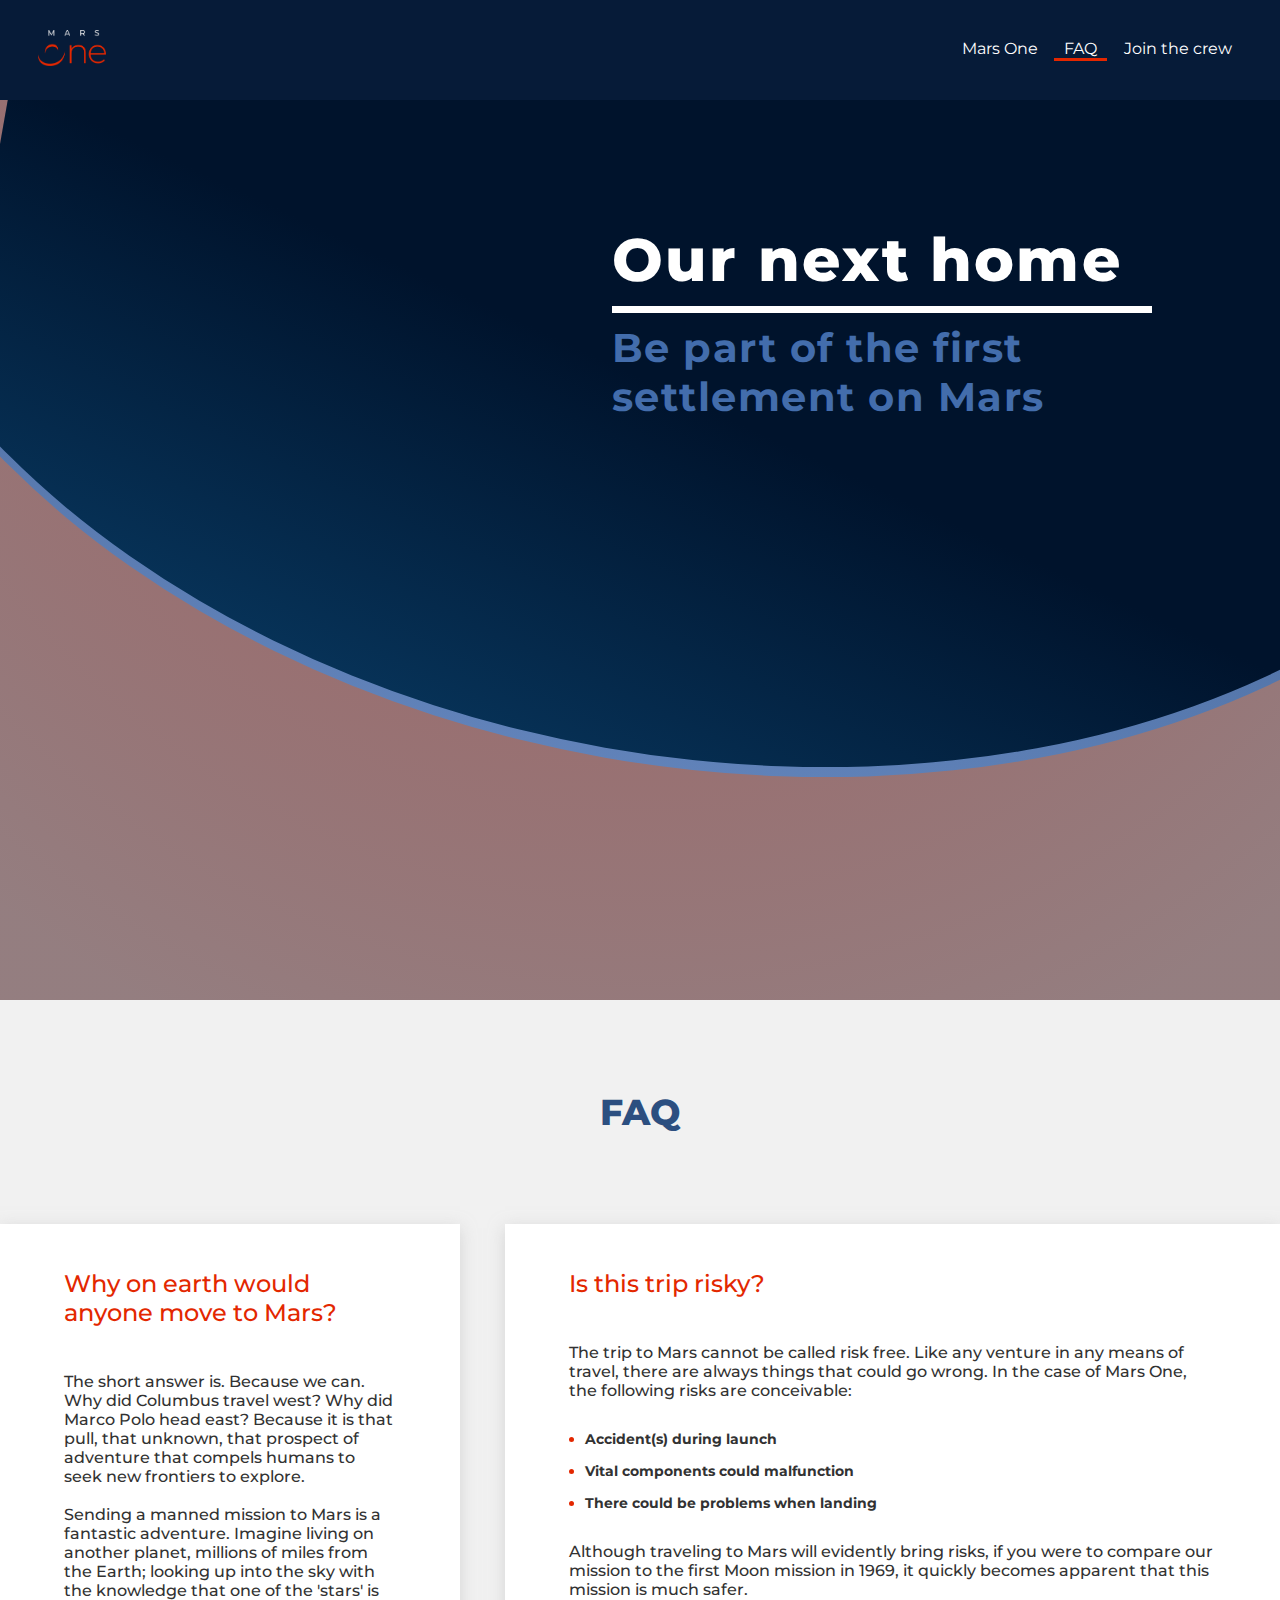
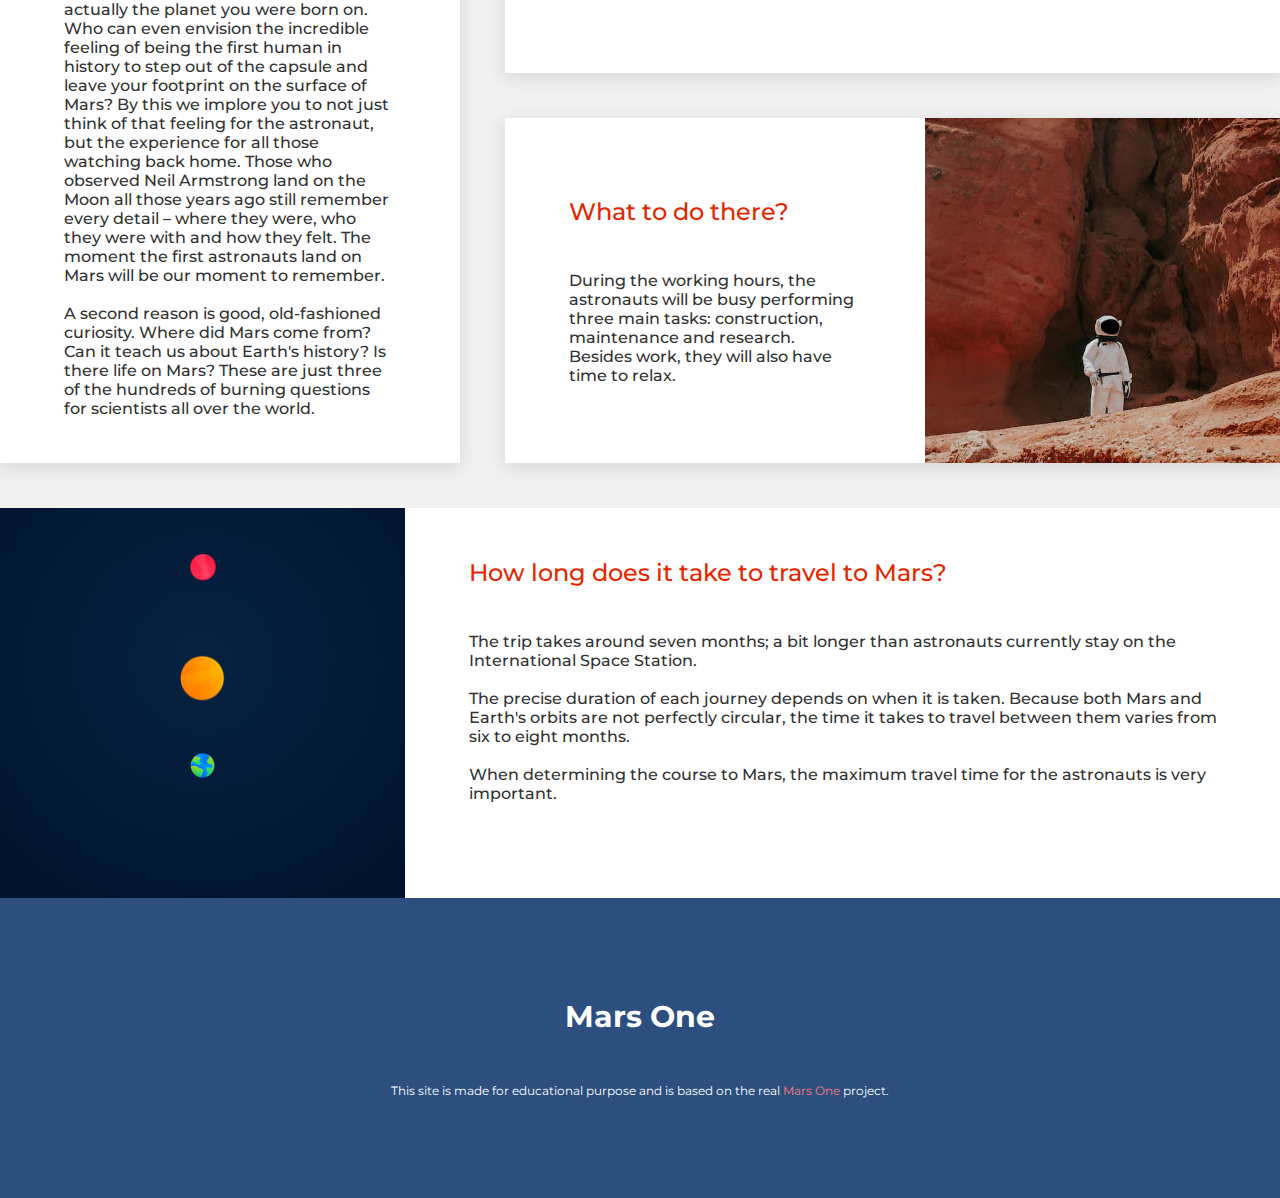
==== commit 5b43bfe4: "Finished top/bottom-blob. Added more styling" ====
--- a/faq.html
+++ b/faq.html
@@ -25,7 +25,7 @@
             <li class="nav-list__item">
               <a href="./index.html">Mars One</a>
             </li>
-            <li class="nav-list__item">
+            <li class="nav-list__item active">
               <a href="./faq.html">FAQ</a>
             </li>
             <li class="nav-list__item">
@@ -37,8 +37,8 @@
     </header>
 
     <main class="main">
-      <header class="hero">
-        <div class="hero__container">
+      <header class="hero hero__background--faq">
+        <div class="hero__container hero__container--bigger">
           <h1>Our next home</h1>
           <span>Be part of the first settlement on Mars</span>
         </div>
@@ -157,7 +157,7 @@
         </h2>
         <span>
           This site is made for educational purpose and is based on the real
-          <a href="">Mars One</a> project.
+          <a href="http://www.mars-one.com/">Mars One</a> project.
         </span>
       </div>
     </footer>
--- a/styles/style.css
+++ b/styles/style.css
@@ -19,23 +19,11 @@
 }
 
 h2 {
-  font-size: 20px;
+  font-size: 25px;
   font-weight: 800;
 }
 
-@media (min-width: 500px) {
-  h2 {
-    font-size: 26px;
-  }
-}
-
-@media (min-width: 800px) {
-  h2 {
-    font-size: 30px;
-  }
-}
-
-@media (min-width: 1000px) {
+@media (min-width: 600px) {
   h2 {
     font-size: 36px;
   }
@@ -105,20 +93,21 @@
 }
 
 .top-header__nav .nav-list .active {
-  text-decoration: underline;
+  border-bottom: 3px solid #e32700;
 }
 
 .top-header__nav .nav-list__item a {
   color: #ffffff;
   text-decoration: none;
+  display: inline-block;
 }
 
 .top-header__nav .nav-list__item a:hover {
   color: #e32700;
-}
-
-.top-header__nav .nav-list__item a:active {
-  text-decoration: underline;
+  -webkit-transform: scale(1.1);
+          transform: scale(1.1);
+  -webkit-transition: all ease-in 200ms;
+  transition: all ease-in 200ms;
 }
 
 .top-header img {
@@ -169,44 +158,30 @@
   max-width: 300px;
 }
 
-.main .article-text {
-  display: -webkit-box;
-  display: -ms-flexbox;
-  display: flex;
-  -webkit-box-orient: vertical;
-  -webkit-box-direction: normal;
-      -ms-flex-direction: column;
-          flex-direction: column;
-  max-inline-size: 90vw;
-  justify-self: center;
-  padding-top: 5vh;
-}
-
-@media (min-width: 500px) {
-  .main .article-text {
-    padding: 5vw 20px 5vw 0;
-  }
-}
-
-@media (min-width: 700px) {
-  .main .article-text {
-    padding: unset;
-  }
-}
-
-.main .article-text em {
-  font-style: unset;
-  font-weight: bolder;
-}
-
 .hero {
   block-size: 100vh;
-  background-image: url(../assets/img/page-1/hero-1.jpg);
-  background-size: cover;
-  background-position: center center;
   display: -ms-grid;
   display: grid;
   position: relative;
+  z-index: -2;
+}
+
+@media (min-width: 600px) {
+  .hero {
+    block-size: 100vh;
+  }
+}
+
+.hero__background--index {
+  background-size: cover;
+  background-position: center center;
+  background-image: radial-gradient(circle at 50% 0, #7b1a1ab8, #350b0f87 93%), url(../assets/img/page-1/hero-1.jpg);
+}
+
+.hero__background--faq {
+  background-size: cover;
+  background-position: center center;
+  background-image: radial-gradient(circle at 50% 0, #7b1a1ab8, #350b0f87 93%), url(../assets/img/page-2/hero-2.jpg);
 }
 
 .hero__container {
@@ -218,7 +193,7 @@
   -webkit-box-direction: normal;
       -ms-flex-direction: column;
           flex-direction: column;
-  max-inline-size: 300px;
+  max-inline-size: 325px;
   max-block-size: 260px;
   top: 14vw;
   justify-self: center;
@@ -232,7 +207,9 @@
   .hero__container {
     -ms-grid-column-align: center;
         justify-self: center;
-    max-inline-size: 33vw;
+    margin-left: auto;
+    margin-right: 10vw;
+    max-inline-size: 45vw;
     top: 15vw;
     top: 123px;
   }
@@ -242,23 +219,44 @@
   .hero__container {
     margin-left: auto;
     margin-right: 10vw;
-    max-inline-size: 430px;
+    max-inline-size: 480px;
     top: 15vw;
     top: 123px;
   }
 }
 
+.hero__container--bigger {
+  max-inline-size: 350px;
+}
+
+@media (min-width: 800px) {
+  .hero__container--bigger {
+    max-inline-size: 46vw;
+  }
+}
+
+@media (min-width: 1000px) {
+  .hero__container--bigger {
+    max-inline-size: 600px;
+  }
+}
+
 .hero__container h1 {
-  max-inline-size: 12ch;
+  -webkit-transition: font-size ease-in 200ms;
+  transition: font-size ease-in 200ms;
+  max-inline-size: 14ch;
   color: #ffffff;
   font-weight: 800;
   font-size: 30px;
-  border-bottom: 7px solid #ffffff;
+  border-bottom: 5px solid #ffffff;
   letter-spacing: 2.22px;
+  padding-bottom: 10px;
+  margin-bottom: 10px;
 }
 
 @media (min-width: 620px) {
   .hero__container h1 {
+    border-bottom: 7px solid #ffffff;
     font-size: 5vw;
     letter-spacing: 2.22px;
   }
@@ -272,10 +270,13 @@
 }
 
 .hero__container span {
+  -webkit-transition: font-size ease-in 200ms;
+  transition: font-size ease-in 200ms;
   font-size: 20px;
   color: #436dac;
   letter-spacing: 1.48px;
   max-inline-size: 20ch;
+  font-weight: 700;
 }
 
 @media (min-width: 650px) {
@@ -290,7 +291,7 @@
   }
 }
 
-.hero:before, .hero:after {
+.hero::before, .hero::after {
   -ms-grid-row: 1;
   -ms-grid-column: 1;
   grid-area: 1 / 1;
@@ -298,25 +299,24 @@
   display: block;
   height: 120vw;
   width: 141%;
-  background: blue;
   -webkit-clip-path: ellipse(50% 35% at 38.82% 14.42%);
           clip-path: ellipse(50% 35% at 38.82% 14.42%);
+  position: absolute;
+  min-block-size: 700px;
   -webkit-transform: rotate(10deg) translateY(3px);
           transform: rotate(10deg) translateY(3px);
-  position: absolute;
   top: -60px;
   left: -54px;
-  min-block-size: 700px;
 }
 
 @media (min-width: 580px) {
-  .hero:before, .hero:after {
+  .hero::before, .hero::after {
     left: -100px;
   }
 }
 
 @media (min-width: 800px) {
-  .hero:before, .hero:after {
+  .hero::before, .hero::after {
     height: 200%;
     width: 141%;
     top: -210px;
@@ -324,17 +324,175 @@
   }
 }
 
-.hero:before {
+.hero::before {
+  content: "";
   -webkit-transform: rotate(10deg) translateY(3px);
           transform: rotate(10deg) translateY(3px);
-  background: lightblue;
+  background-image: linear-gradient(182deg, rgba(21, 52, 98, 0.9) -14%, #5e98e2c4 61%);
   top: -50px;
-}
-
-@media (min-width: 800px) {
-  .hero:before {
+  transform: rotate(10deg) translateY(3px);
+}
+
+@media (min-width: 800px) {
+  .hero::before {
     top: -200px;
   }
+}
+
+.hero::after {
+  content: "";
+  background-image: linear-gradient(195deg, #00132c 36%, #146eab 89%);
+}
+
+.hero--bottom-blob {
+  block-size: 100vh;
+  display: -ms-grid;
+  display: grid;
+  position: relative;
+  z-index: -2;
+}
+
+@media (min-width: 600px) {
+  .hero--bottom-blob {
+    block-size: 100vh;
+  }
+}
+
+.hero--bottom-blob__background--join {
+  background-size: cover;
+  background-position: center center;
+  background-image: radial-gradient(circle at 50% 0, #7b1a1ab8, #350b0f87 93%), url(../assets/img/page-3/hero-3.jpg);
+}
+
+.hero--bottom-blob__container {
+  position: relative;
+  display: -webkit-box;
+  display: -ms-flexbox;
+  display: flex;
+  -webkit-box-orient: vertical;
+  -webkit-box-direction: normal;
+      -ms-flex-direction: column;
+          flex-direction: column;
+  max-inline-size: 325px;
+  max-block-size: 260px;
+  -ms-grid-row: 1;
+  -ms-grid-column: 1;
+  grid-area: 1 / 1;
+  z-index: 1;
+  margin-left: 5vw;
+  margin-right: auto;
+  bottom: 60px;
+  -ms-flex-item-align: end;
+      align-self: end;
+}
+
+@media (min-width: 600px) {
+  .hero--bottom-blob__container {
+    max-inline-size: 57vw;
+  }
+}
+
+@media (min-width: 800px) {
+  .hero--bottom-blob__container {
+    max-inline-size: 480px;
+  }
+}
+
+.hero--bottom-blob__container h1 {
+  max-inline-size: 14ch;
+  color: #ffffff;
+  font-weight: 800;
+  font-size: 30px;
+  border-bottom: 5px solid #ffffff;
+  letter-spacing: 2.22px;
+  padding-bottom: 10px;
+  margin-bottom: 10px;
+}
+
+@media (min-width: 600px) {
+  .hero--bottom-blob__container h1 {
+    border-bottom: 7px solid #ffffff;
+    font-size: 7vw;
+    letter-spacing: 2.22px;
+  }
+}
+
+@media (min-width: 800px) {
+  .hero--bottom-blob__container h1 {
+    font-size: 60px;
+    letter-spacing: 2.22px;
+  }
+}
+
+.hero--bottom-blob__container span {
+  font-size: 20px;
+  color: #436dac;
+  letter-spacing: 1.48px;
+  max-inline-size: 20ch;
+  font-weight: 700;
+}
+
+@media (min-width: 600px) {
+  .hero--bottom-blob__container span {
+    font-size: 5vw;
+  }
+}
+
+@media (min-width: 800px) {
+  .hero--bottom-blob__container span {
+    font-size: 40px;
+  }
+}
+
+.hero--bottom-blob::before, .hero--bottom-blob::after {
+  -ms-grid-row: 1;
+  -ms-grid-column: 1;
+  grid-area: 1 / 1;
+  content: "";
+  display: block;
+  height: 120vw;
+  width: 141%;
+  -webkit-clip-path: ellipse(50% 35% at 38.82% 14.42%);
+          clip-path: ellipse(50% 35% at 38.82% 14.42%);
+  position: absolute;
+  min-block-size: 700px;
+  -webkit-transform: rotate(200deg) translateY(3px);
+          transform: rotate(200deg) translateY(3px);
+  height: 200%;
+  width: 178vw;
+  top: -290px;
+  left: -40vw;
+}
+
+@media (min-width: 600px) {
+  .hero--bottom-blob::before, .hero--bottom-blob::after {
+    height: 200%;
+    width: 170vw;
+    top: -380px;
+    left: -40vw;
+  }
+}
+
+.hero--bottom-blob::before {
+  content: "";
+  -webkit-transform: rotate(10deg) translateY(3px);
+          transform: rotate(10deg) translateY(3px);
+  background-image: linear-gradient(182deg, rgba(21, 52, 98, 0.9) -14%, #5e98e2c4 61%);
+  top: -50px;
+  -webkit-transform: rotate(200deg) translateY(3px);
+          transform: rotate(200deg) translateY(3px);
+  top: -300px;
+}
+
+@media (min-width: 600px) {
+  .hero--bottom-blob::before {
+    top: -390px;
+  }
+}
+
+.hero--bottom-blob::after {
+  content: "";
+  background-image: linear-gradient(195deg, #00132c 36%, #146eab 89%);
 }
 
 .footer {
@@ -363,6 +521,7 @@
   margin: auto;
   text-align: center;
   color: #ffffff;
+  max-inline-size: 80vw;
 }
 
 .footer h2 {
@@ -378,6 +537,13 @@
 .footer a {
   text-decoration: none;
   color: #f97c7c;
+  display: inline-block;
+}
+
+.footer a:hover {
+  border-bottom: 1px solid #ffffff;
+  -webkit-transition: all ease-in 200ms;
+  transition: all ease-in 200ms;
 }
 
 .brand-new-sky__article {
@@ -440,6 +606,12 @@
   }
 }
 
+@media (min-width: 500px) {
+  .brand-new-sky__article__text {
+    padding: 5vh 4vw 0 4vw;
+  }
+}
+
 @media (min-width: 800px) {
   .brand-new-sky__article__text {
     padding: 4vw;
@@ -468,6 +640,12 @@
     font-size: 18px;
     margin: 0;
   }
+}
+
+.brand-new-sky__article__text em {
+  font-style: unset;
+  font-weight: 700;
+  color: #e32700;
 }
 
 .brand-new-sky__article .max-grow {
@@ -502,6 +680,8 @@
   background: white;
   padding-bottom: 5vh;
   margin-bottom: 5vh;
+  -webkit-box-shadow: 0 4px 15px 0 rgba(185, 185, 185, 0.5);
+          box-shadow: 0 4px 15px 0 rgba(185, 185, 185, 0.5);
 }
 
 @media (min-width: 500px) {
@@ -559,6 +739,8 @@
   background: white;
   padding-bottom: 5vh;
   margin-bottom: 5vh;
+  -webkit-box-shadow: 0 4px 15px 0 rgba(185, 185, 185, 0.5);
+          box-shadow: 0 4px 15px 0 rgba(185, 185, 185, 0.5);
 }
 
 @media (min-width: 500px) {
@@ -616,6 +798,8 @@
   background: white;
   padding-bottom: 5vh;
   margin-bottom: 5vh;
+  -webkit-box-shadow: 0 4px 15px 0 rgba(185, 185, 185, 0.5);
+          box-shadow: 0 4px 15px 0 rgba(185, 185, 185, 0.5);
   margin: 0;
 }
 
@@ -684,6 +868,11 @@
 .info-articles h2 {
   text-align: center;
   padding: 5vh 0 10vh 0;
+  color: #2c4f80;
+}
+
+.info-articles h3 {
+  color: #e32700;
 }
 
 .info-articles h3,
@@ -693,6 +882,8 @@
 
 .info-articles p {
   font-size: 14px;
+  color: #323232;
+  font-weight: 500;
 }
 
 @media (min-width: 800px) {
@@ -714,13 +905,13 @@
 .info-articles .read-more-btn button {
   font-size: 14px;
   padding: 10px 24px;
-  border: 1px solid blue;
+  border: 1px solid #436dac;
   border-radius: 4px;
   max-inline-size: 128px;
   max-block-size: 38px;
-  color: blue;
+  color: #2c4f80;
   background: none #fff;
-  border-color: blue;
+  border-color: #436dac;
 }
 
 .faq-section {
@@ -751,6 +942,8 @@
   padding: 5vh 5vw;
   background: white;
   margin-bottom: 5vh;
+  -webkit-box-shadow: 0 4px 15px 0 rgba(185, 185, 185, 0.5);
+          box-shadow: 0 4px 15px 0 rgba(185, 185, 185, 0.5);
 }
 
 @media (min-width: 900px) {
@@ -796,6 +989,8 @@
   padding: 5vh 5vw;
   background: white;
   margin-bottom: 5vh;
+  -webkit-box-shadow: 0 4px 15px 0 rgba(185, 185, 185, 0.5);
+          box-shadow: 0 4px 15px 0 rgba(185, 185, 185, 0.5);
 }
 
 @media (min-width: 900px) {
@@ -844,6 +1039,8 @@
   background: white;
   padding-bottom: 5vh;
   margin-bottom: 5vh;
+  -webkit-box-shadow: 0 4px 15px 0 rgba(185, 185, 185, 0.5);
+          box-shadow: 0 4px 15px 0 rgba(185, 185, 185, 0.5);
   padding-top: 5vh;
   padding-bottom: 0;
 }
@@ -985,14 +1182,18 @@
 .faq-section h2 {
   text-align: center;
   padding: 5vh 0 10vh 0;
+  color: #2c4f80;
 }
 
 .faq-section h3 {
+  color: #e32700;
   margin-bottom: 5vh;
 }
 
 .faq-section p {
-  font-size: 15px;
+  font-size: 14px;
+  color: #323232;
+  font-weight: 500;
 }
 
 @media (min-width: 800px) {
@@ -1013,6 +1214,7 @@
   padding: 5vh 0;
   -ms-grid-columns: 1fr;
       grid-template-columns: 1fr;
+  min-block-size: 300px;
 }
 
 @media (min-width: 900px) {
@@ -1053,7 +1255,36 @@
   max-inline-size: 90vw;
   margin: auto;
   text-align: center;
-  padding: 10vh 0;
+  padding: 15vh 0;
+  display: -webkit-box;
+  display: -ms-flexbox;
+  display: flex;
+  -webkit-box-orient: vertical;
+  -webkit-box-direction: normal;
+      -ms-flex-direction: column;
+          flex-direction: column;
+  -webkit-box-align: center;
+      -ms-flex-align: center;
+          align-items: center;
+}
+
+.join-us-section .heading-container h2 {
+  color: #e32700;
+  margin-bottom: 5vh;
+}
+
+.join-us-section .heading-container span {
+  color: #2c4f80;
+  font-weight: 400;
+  font-size: 15px;
+  display: block;
+  max-inline-size: 30ch;
+}
+
+@media (min-width: 600px) {
+  .join-us-section .heading-container span {
+    font-size: 24px;
+  }
 }
 
 .sign-up {
@@ -1061,6 +1292,8 @@
   max-inline-size: 1200px;
   margin: auto;
   padding: 20px 5px;
+  -webkit-box-shadow: 0 4px 15px 0 rgba(185, 185, 185, 0.5);
+          box-shadow: 0 4px 15px 0 rgba(185, 185, 185, 0.5);
 }
 
 @media (min-width: 400px) {
@@ -1164,16 +1397,30 @@
 .sign-up__form .submit-btn {
   font-size: 14px;
   padding: 10px 24px;
-  border: 1px solid blue;
+  border: 1px solid #436dac;
   border-radius: 4px;
   max-inline-size: 128px;
   max-block-size: 38px;
-  color: blue;
+  color: #2c4f80;
   background: none #fff;
-  border-color: blue;
+  border-color: #436dac;
+  -ms-flex-item-align: center;
+      -ms-grid-row-align: center;
+      align-self: center;
 }
 
 .sign-up__form .labels {
   margin-bottom: 5px;
+  color: #2c4f80;
+}
+
+.sign-up input,
+.sign-up textarea {
+  border: 1px solid #436dac;
+  border-radius: 5px;
+}
+
+.sign-up input {
+  height: 39px;
 }
 /*# sourceMappingURL=style.css.map */